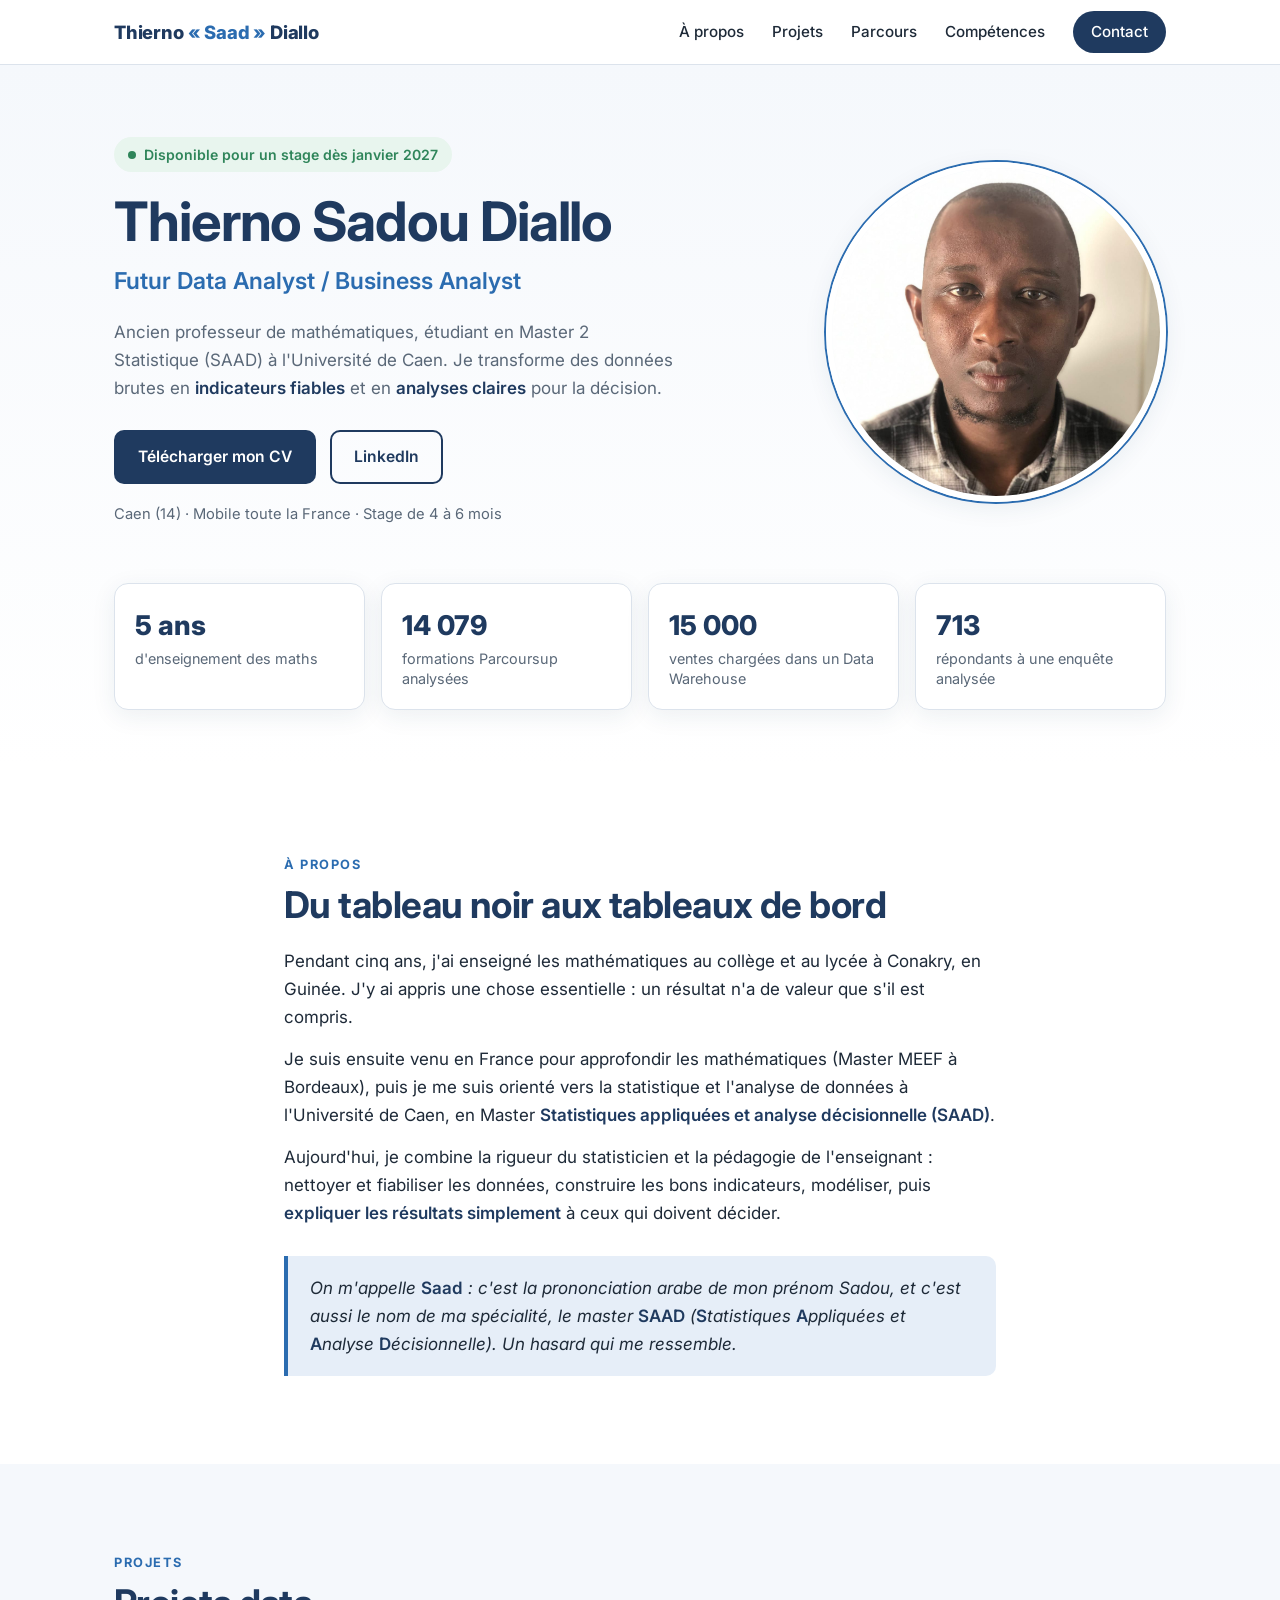
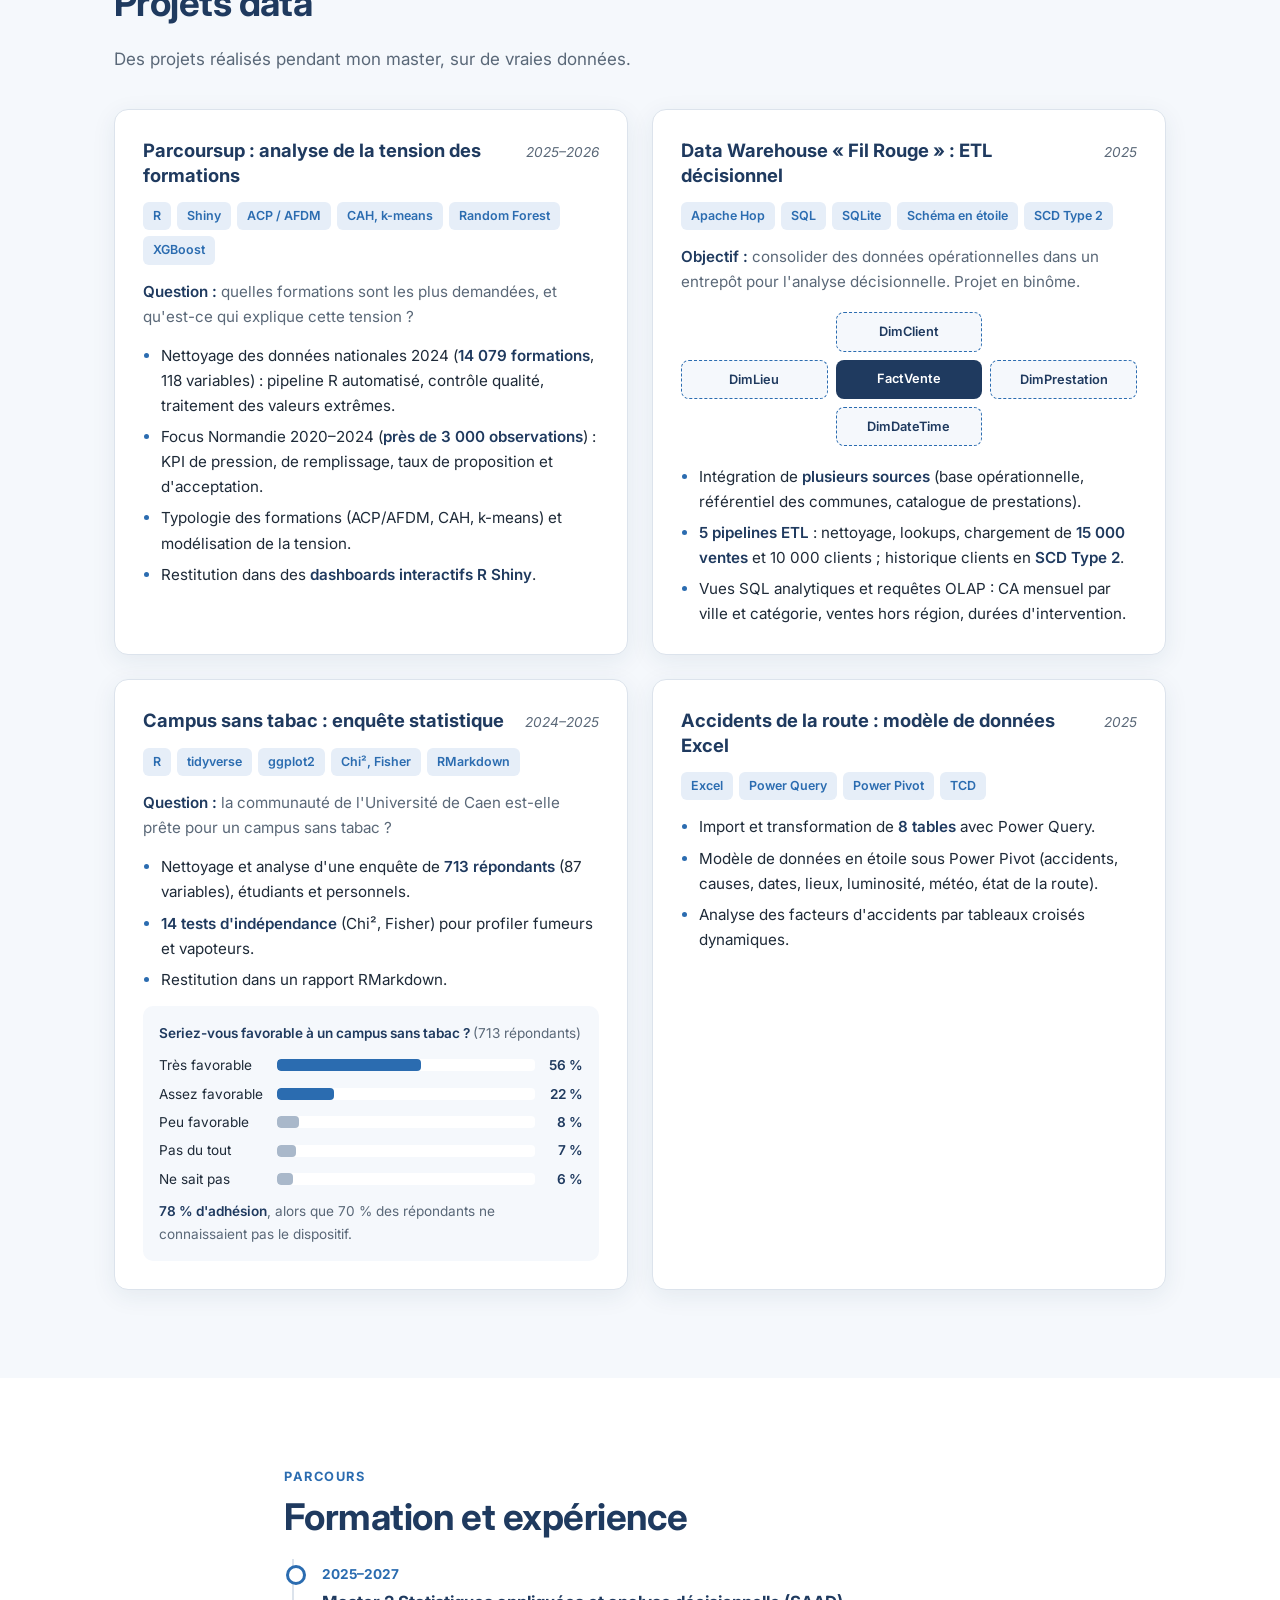
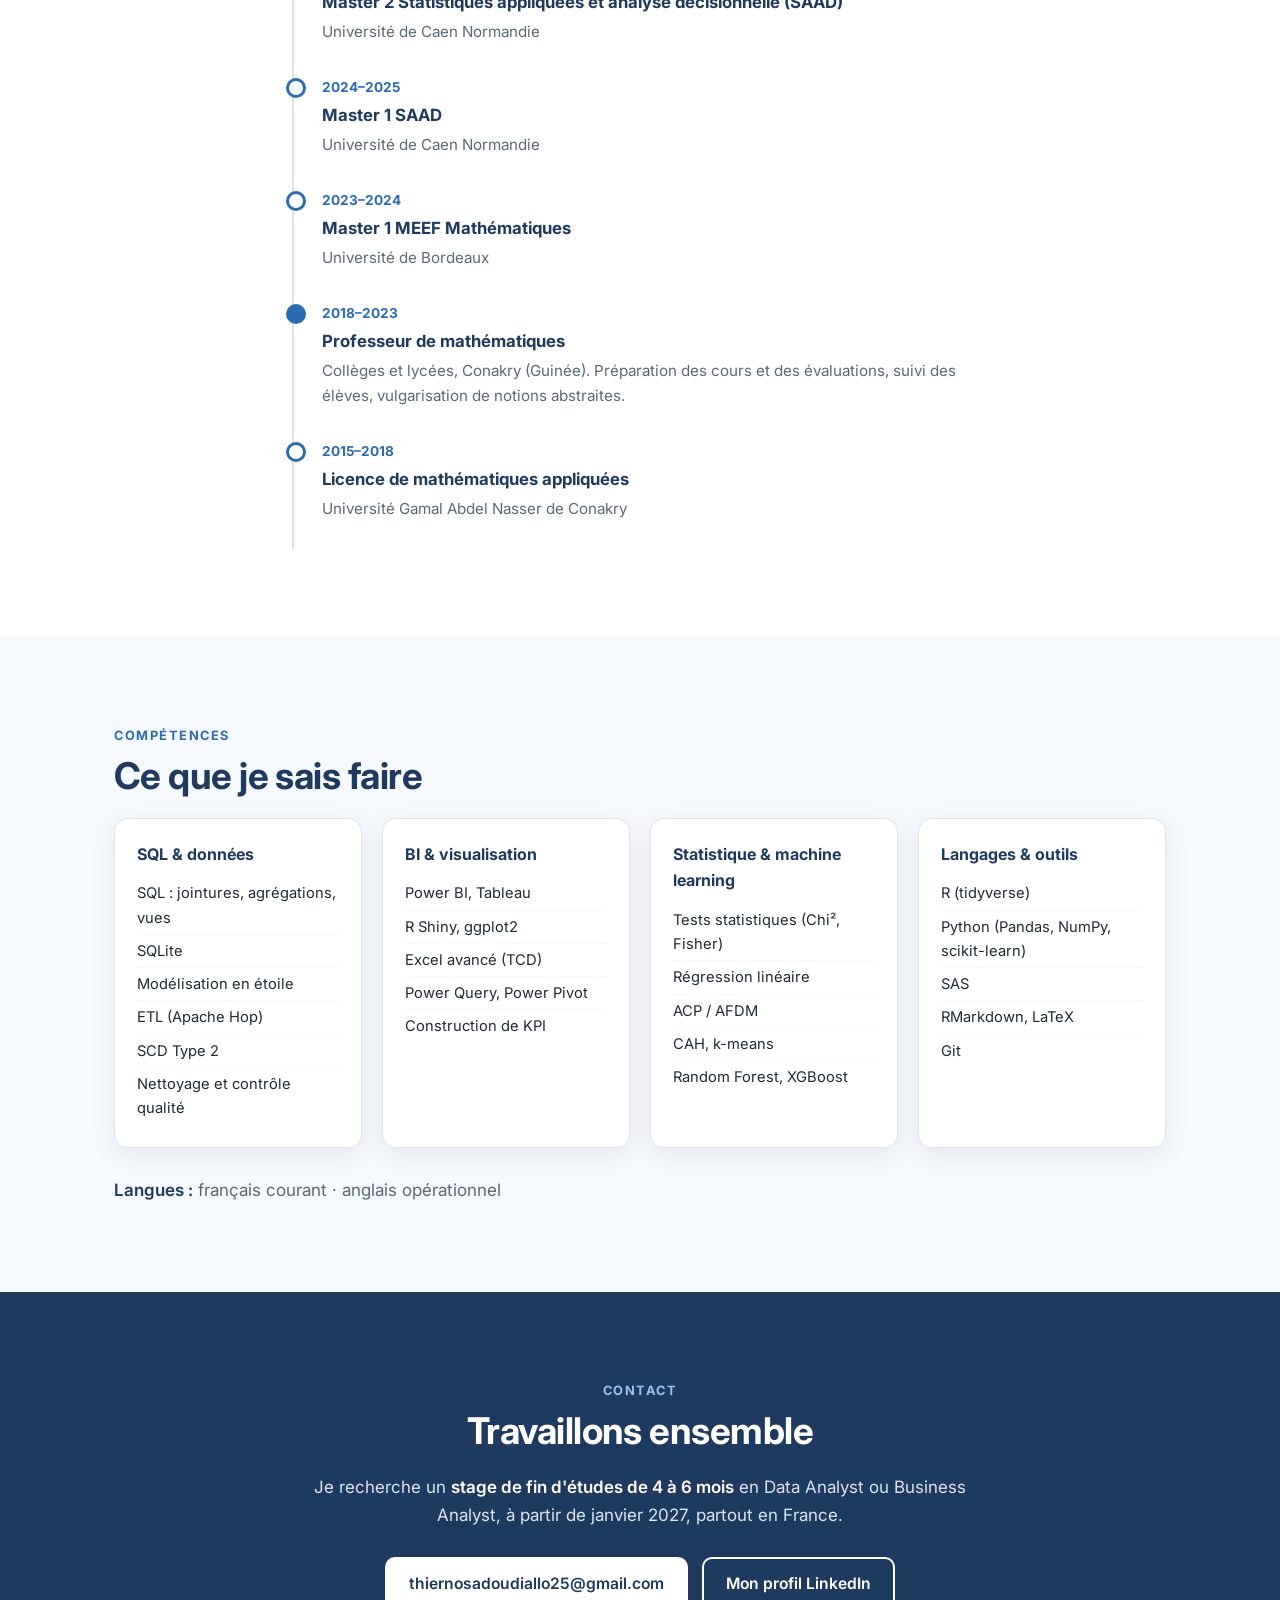
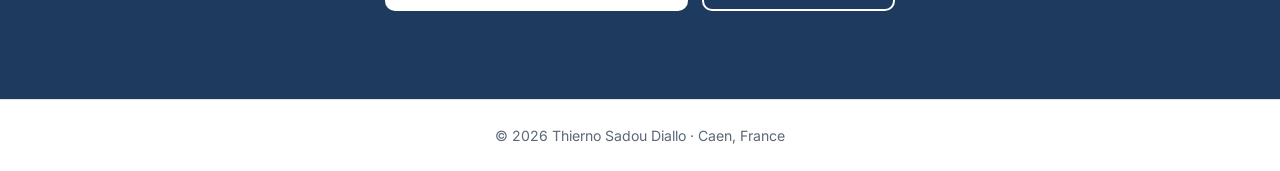
==== index.html @ 073102f7 "Version 1 du site portfolio Co-Authored-By: Claude Opus 5.5 <noreply@anthropic.com>" ====
<!doctype html>
<html lang="fr">
<head>
  <meta charset="utf-8">
  <meta name="viewport" content="width=device-width, initial-scale=1">
  <title>Thierno Sadou Diallo | Data Analyst</title>
  <meta name="description" content="Portfolio de Thierno Sadou Diallo, étudiant en Master 2 Statistique (SAAD) à l'Université de Caen. Recherche un stage de fin d'études Data Analyst / Business Analyst dès janvier 2027.">
  <meta property="og:title" content="Thierno Sadou Diallo | Data Analyst">
  <meta property="og:description" content="Ancien professeur de mathématiques, étudiant en Master 2 Statistique. Projets data : SQL, R, ETL, modélisation, dashboards.">
  <meta property="og:image" content="assets/photo.jpg">
  <meta property="og:type" content="website">
  <link rel="preconnect" href="https://fonts.googleapis.com">
  <link rel="preconnect" href="https://fonts.gstatic.com" crossorigin>
  <link href="https://fonts.googleapis.com/css2?family=Inter:wght@400;500;600;700;800&display=swap" rel="stylesheet">
  <link rel="stylesheet" href="styles.css">
</head>
<body>

  <!-- ============ EN-TÊTE ============ -->
  <header class="site-header">
    <div class="container header-inner">
      <a href="#accueil" class="logo">Thierno <span>« Saad »</span> Diallo</a>
      <button class="nav-toggle" aria-label="Ouvrir le menu" aria-expanded="false">
        <span></span><span></span><span></span>
      </button>
      <nav class="nav" aria-label="Navigation principale">
        <a href="#apropos">À propos</a>
        <a href="#projets">Projets</a>
        <a href="#parcours">Parcours</a>
        <a href="#competences">Compétences</a>
        <a href="#contact" class="nav-cta">Contact</a>
      </nav>
    </div>
  </header>

  <main>

    <!-- ============ ACCUEIL ============ -->
    <section id="accueil" class="hero">
      <div class="container hero-inner">
        <div class="hero-text">
          <p class="badge"><span class="dot"></span> Disponible pour un stage dès janvier 2027</p>
          <h1>Thierno Sadou Diallo</h1>
          <p class="hero-role">Futur Data Analyst / Business Analyst</p>
          <p class="hero-pitch">
            Ancien professeur de mathématiques, étudiant en Master 2 Statistique (SAAD)
            à l'Université de Caen. Je transforme des données brutes en
            <strong>indicateurs fiables</strong> et en <strong>analyses claires</strong> pour la décision.
          </p>
          <div class="hero-actions">
            <a href="assets/CV_Thierno_Diallo_Data_Analyst.pdf" class="btn btn-primary" download>Télécharger mon CV</a>
            <a href="https://www.linkedin.com/in/thierno-sadou-diallo-a30179208" class="btn btn-ghost" target="_blank" rel="noopener">LinkedIn</a>
          </div>
          <p class="hero-meta">Caen (14) · Mobile toute la France · Stage de 4 à 6 mois</p>
        </div>
        <div class="hero-photo">
          <img src="assets/photo.jpg" alt="Photo de Thierno Sadou Diallo" width="1200" height="1600">
        </div>
      </div>

      <div class="container">
        <ul class="stats">
          <li><strong>5 ans</strong><span>d'enseignement des maths</span></li>
          <li><strong>14 079</strong><span>formations Parcoursup analysées</span></li>
          <li><strong>15 000</strong><span>ventes chargées dans un Data Warehouse</span></li>
          <li><strong>713</strong><span>répondants à une enquête analysée</span></li>
        </ul>
      </div>
    </section>

    <!-- ============ À PROPOS ============ -->
    <section id="apropos" class="section">
      <div class="container narrow">
        <p class="eyebrow">À propos</p>
        <h2>Du tableau noir aux tableaux de bord</h2>
        <p>
          Pendant cinq ans, j'ai enseigné les mathématiques au collège et au lycée à Conakry, en Guinée.
          J'y ai appris une chose essentielle : un résultat n'a de valeur que s'il est compris.
        </p>
        <p>
          Je suis ensuite venu en France pour approfondir les mathématiques (Master MEEF à Bordeaux),
          puis je me suis orienté vers la statistique et l'analyse de données à l'Université de Caen,
          en Master <strong>Statistiques appliquées et analyse décisionnelle (SAAD)</strong>.
        </p>
        <p>
          Aujourd'hui, je combine la rigueur du statisticien et la pédagogie de l'enseignant :
          nettoyer et fiabiliser les données, construire les bons indicateurs, modéliser, puis
          <strong>expliquer les résultats simplement</strong> à ceux qui doivent décider.
        </p>
        <blockquote class="saad">
          On m'appelle <strong>Saad</strong> : c'est la prononciation arabe de mon prénom Sadou,
          et c'est aussi le nom de ma spécialité, le master <strong>SAAD</strong>
          (<strong>S</strong>tatistiques <strong>A</strong>ppliquées et <strong>A</strong>nalyse
          <strong>D</strong>écisionnelle). Un hasard qui me ressemble.
        </blockquote>
      </div>
    </section>

    <!-- ============ PROJETS ============ -->
    <section id="projets" class="section section-alt">
      <div class="container">
        <p class="eyebrow">Projets</p>
        <h2>Projets data</h2>
        <p class="section-intro">Des projets réalisés pendant mon master, sur de vraies données.</p>

        <div class="projects">

          <!-- Parcoursup -->
          <article class="project">
            <div class="project-head">
              <h3>Parcoursup : analyse de la tension des formations</h3>
              <span class="project-date">2025–2026</span>
            </div>
            <ul class="tags"><li>R</li><li>Shiny</li><li>ACP / AFDM</li><li>CAH, k-means</li><li>Random Forest</li><li>XGBoost</li></ul>
            <p class="project-context">
              <strong>Question :</strong> quelles formations sont les plus demandées, et qu'est-ce qui explique cette tension ?
            </p>
            <ul class="project-list">
              <li>Nettoyage des données nationales 2024 (<strong>14 079 formations</strong>, 118 variables) : pipeline R automatisé, contrôle qualité, traitement des valeurs extrêmes.</li>
              <li>Focus Normandie 2020–2024 (<strong>près de 3 000 observations</strong>) : KPI de pression, de remplissage, taux de proposition et d'acceptation.</li>
              <li>Typologie des formations (ACP/AFDM, CAH, k-means) et modélisation de la tension.</li>
              <li>Restitution dans des <strong>dashboards interactifs R Shiny</strong>.</li>
            </ul>
          </article>

          <!-- Data Warehouse -->
          <article class="project">
            <div class="project-head">
              <h3>Data Warehouse « Fil Rouge » : ETL décisionnel</h3>
              <span class="project-date">2025</span>
            </div>
            <ul class="tags"><li>Apache Hop</li><li>SQL</li><li>SQLite</li><li>Schéma en étoile</li><li>SCD Type 2</li></ul>
            <p class="project-context">
              <strong>Objectif :</strong> consolider des données opérationnelles dans un entrepôt pour l'analyse décisionnelle. Projet en binôme.
            </p>
            <div class="star" aria-label="Schéma en étoile : une table de faits FactVente reliée à quatre dimensions">
              <span class="star-dim">DimClient</span>
              <span class="star-dim">DimLieu</span>
              <span class="star-fact">FactVente</span>
              <span class="star-dim">DimPrestation</span>
              <span class="star-dim">DimDateTime</span>
            </div>
            <ul class="project-list">
              <li>Intégration de <strong>plusieurs sources</strong> (base opérationnelle, référentiel des communes, catalogue de prestations).</li>
              <li><strong>5 pipelines ETL</strong> : nettoyage, lookups, chargement de <strong>15 000 ventes</strong> et 10 000 clients ; historique clients en <strong>SCD Type 2</strong>.</li>
              <li>Vues SQL analytiques et requêtes OLAP : CA mensuel par ville et catégorie, ventes hors région, durées d'intervention.</li>
            </ul>
          </article>

          <!-- Campus sans tabac -->
          <article class="project">
            <div class="project-head">
              <h3>Campus sans tabac : enquête statistique</h3>
              <span class="project-date">2024–2025</span>
            </div>
            <ul class="tags"><li>R</li><li>tidyverse</li><li>ggplot2</li><li>Chi², Fisher</li><li>RMarkdown</li></ul>
            <p class="project-context">
              <strong>Question :</strong> la communauté de l'Université de Caen est-elle prête pour un campus sans tabac ?
            </p>
            <ul class="project-list">
              <li>Nettoyage et analyse d'une enquête de <strong>713 répondants</strong> (87 variables), étudiants et personnels.</li>
              <li><strong>14 tests d'indépendance</strong> (Chi², Fisher) pour profiler fumeurs et vapoteurs.</li>
              <li>Restitution dans un rapport RMarkdown.</li>
            </ul>
            <figure class="chart">
              <figcaption>Seriez-vous favorable à un campus sans tabac ? <span>(713 répondants)</span></figcaption>
              <div class="bar"><span class="bar-label">Très favorable</span><span class="bar-track"><span class="bar-fill" style="--v:56%"></span></span><span class="bar-value">56 %</span></div>
              <div class="bar"><span class="bar-label">Assez favorable</span><span class="bar-track"><span class="bar-fill" style="--v:22%"></span></span><span class="bar-value">22 %</span></div>
              <div class="bar"><span class="bar-label">Peu favorable</span><span class="bar-track"><span class="bar-fill muted" style="--v:8.4%"></span></span><span class="bar-value">8 %</span></div>
              <div class="bar"><span class="bar-label">Pas du tout</span><span class="bar-track"><span class="bar-fill muted" style="--v:7.3%"></span></span><span class="bar-value">7 %</span></div>
              <div class="bar"><span class="bar-label">Ne sait pas</span><span class="bar-track"><span class="bar-fill muted" style="--v:6.3%"></span></span><span class="bar-value">6 %</span></div>
              <p class="chart-note"><strong>78 % d'adhésion</strong>, alors que 70 % des répondants ne connaissaient pas le dispositif.</p>
            </figure>
          </article>

          <!-- Excel -->
          <article class="project">
            <div class="project-head">
              <h3>Accidents de la route : modèle de données Excel</h3>
              <span class="project-date">2025</span>
            </div>
            <ul class="tags"><li>Excel</li><li>Power Query</li><li>Power Pivot</li><li>TCD</li></ul>
            <ul class="project-list">
              <li>Import et transformation de <strong>8 tables</strong> avec Power Query.</li>
              <li>Modèle de données en étoile sous Power Pivot (accidents, causes, dates, lieux, luminosité, météo, état de la route).</li>
              <li>Analyse des facteurs d'accidents par tableaux croisés dynamiques.</li>
            </ul>
          </article>

        </div>
      </div>
    </section>

    <!-- ============ PARCOURS ============ -->
    <section id="parcours" class="section">
      <div class="container narrow">
        <p class="eyebrow">Parcours</p>
        <h2>Formation et expérience</h2>
        <ol class="timeline">
          <li>
            <span class="tl-date">2025–2027</span>
            <h3>Master 2 Statistiques appliquées et analyse décisionnelle (SAAD)</h3>
            <p>Université de Caen Normandie</p>
          </li>
          <li>
            <span class="tl-date">2024–2025</span>
            <h3>Master 1 SAAD</h3>
            <p>Université de Caen Normandie</p>
          </li>
          <li>
            <span class="tl-date">2023–2024</span>
            <h3>Master 1 MEEF Mathématiques</h3>
            <p>Université de Bordeaux</p>
          </li>
          <li class="tl-work">
            <span class="tl-date">2018–2023</span>
            <h3>Professeur de mathématiques</h3>
            <p>Collèges et lycées, Conakry (Guinée). Préparation des cours et des évaluations, suivi des élèves, vulgarisation de notions abstraites.</p>
          </li>
          <li>
            <span class="tl-date">2015–2018</span>
            <h3>Licence de mathématiques appliquées</h3>
            <p>Université Gamal Abdel Nasser de Conakry</p>
          </li>
        </ol>
      </div>
    </section>

    <!-- ============ COMPÉTENCES ============ -->
    <section id="competences" class="section section-alt">
      <div class="container">
        <p class="eyebrow">Compétences</p>
        <h2>Ce que je sais faire</h2>
        <div class="skills">
          <div class="skill-card">
            <h3>SQL & données</h3>
            <ul><li>SQL : jointures, agrégations, vues</li><li>SQLite</li><li>Modélisation en étoile</li><li>ETL (Apache Hop)</li><li>SCD Type 2</li><li>Nettoyage et contrôle qualité</li></ul>
          </div>
          <div class="skill-card">
            <h3>BI & visualisation</h3>
            <ul><li>Power BI, Tableau</li><li>R Shiny, ggplot2</li><li>Excel avancé (TCD)</li><li>Power Query, Power Pivot</li><li>Construction de KPI</li></ul>
          </div>
          <div class="skill-card">
            <h3>Statistique & machine learning</h3>
            <ul><li>Tests statistiques (Chi², Fisher)</li><li>Régression linéaire</li><li>ACP / AFDM</li><li>CAH, k-means</li><li>Random Forest, XGBoost</li></ul>
          </div>
          <div class="skill-card">
            <h3>Langages & outils</h3>
            <ul><li>R (tidyverse)</li><li>Python (Pandas, NumPy, scikit-learn)</li><li>SAS</li><li>RMarkdown, LaTeX</li><li>Git</li></ul>
          </div>
        </div>
        <p class="languages"><strong>Langues :</strong> français courant · anglais opérationnel</p>
      </div>
    </section>

    <!-- ============ CONTACT ============ -->
    <section id="contact" class="section contact">
      <div class="container narrow center">
        <p class="eyebrow">Contact</p>
        <h2>Travaillons ensemble</h2>
        <p>
          Je recherche un <strong>stage de fin d'études de 4 à 6 mois</strong> en Data Analyst ou Business Analyst,
          à partir de janvier 2027, partout en France.
        </p>
        <div class="contact-actions">
          <a href="mailto:thiernosadoudiallo25@gmail.com" class="btn btn-primary">thiernosadoudiallo25@gmail.com</a>
          <a href="https://www.linkedin.com/in/thierno-sadou-diallo-a30179208" class="btn btn-ghost" target="_blank" rel="noopener">Mon profil LinkedIn</a>
        </div>
      </div>
    </section>

  </main>

  <footer class="site-footer">
    <div class="container">
      <p>© <span id="year">2026</span> Thierno Sadou Diallo · Caen, France</p>
    </div>
  </footer>

  <script src="script.js"></script>
</body>
</html>
---- styles.css ----
/* =====================================================
   Portfolio Thierno Sadou Diallo
   Couleurs reprises du CV (bleu marine + bleu accent)
   ===================================================== */

:root {
  --navy: #1F3A5F;
  --accent: #2B6CB0;
  --accent-soft: #E6EEF8;
  --bg: #FFFFFF;
  --bg-alt: #F5F8FC;
  --text: #1E2A38;
  --muted: #5A6878;
  --border: #DCE3EC;
  --green: #2F855A;
  --radius: 14px;
  --shadow: 0 6px 24px rgba(31, 58, 95, 0.08);
  --max: 1100px;
}

* { box-sizing: border-box; margin: 0; padding: 0; }

html { scroll-behavior: smooth; scroll-padding-top: 72px; }

body {
  font-family: "Inter", system-ui, -apple-system, "Segoe UI", Roboto, sans-serif;
  color: var(--text);
  background: var(--bg);
  line-height: 1.65;
  font-size: 17px;
  -webkit-font-smoothing: antialiased;
}

img { max-width: 100%; display: block; }
a { color: var(--accent); text-decoration: none; }
strong { color: var(--navy); font-weight: 600; }

.container { width: 100%; max-width: var(--max); margin: 0 auto; padding: 0 24px; }
.narrow { max-width: 760px; }
.center { text-align: center; }

/* ---------- En-tête ---------- */
.site-header {
  position: sticky; top: 0; z-index: 50;
  background: rgba(255, 255, 255, 0.92);
  backdrop-filter: blur(8px);
  border-bottom: 1px solid var(--border);
}
.header-inner { display: flex; align-items: center; justify-content: space-between; height: 64px; }
.logo { font-weight: 800; font-size: 1.15rem; color: var(--navy); letter-spacing: -0.01em; }
.logo span { color: var(--accent); }
.nav { display: flex; gap: 28px; align-items: center; }
.nav a { color: var(--text); font-weight: 500; font-size: 0.95rem; }
.nav a:hover { color: var(--accent); }
.nav .nav-cta {
  background: var(--navy); color: #fff; padding: 8px 18px; border-radius: 999px;
}
.nav .nav-cta:hover { background: var(--accent); color: #fff; }

.nav-toggle { display: none; background: none; border: 0; cursor: pointer; padding: 8px; }
.nav-toggle span { display: block; width: 24px; height: 2px; background: var(--navy); margin: 5px 0; transition: 0.2s; }

/* ---------- Boutons ---------- */
.btn {
  display: inline-block; padding: 12px 22px; border-radius: 10px;
  font-weight: 600; font-size: 0.98rem; transition: 0.2s; border: 2px solid transparent;
}
.btn-primary { background: var(--navy); color: #fff; }
.btn-primary:hover { background: var(--accent); }
.btn-ghost { border-color: var(--navy); color: var(--navy); }
.btn-ghost:hover { background: var(--navy); color: #fff; }

/* ---------- Accueil ---------- */
.hero { padding: 72px 0 56px; background: linear-gradient(180deg, var(--bg-alt) 0%, var(--bg) 100%); }
.hero-inner { display: grid; grid-template-columns: 1.4fr 1fr; gap: 48px; align-items: center; }
.badge {
  display: inline-flex; align-items: center; gap: 8px;
  background: #E8F5EE; color: var(--green); font-weight: 600; font-size: 0.88rem;
  padding: 6px 14px; border-radius: 999px; margin-bottom: 20px;
}
.dot { width: 8px; height: 8px; border-radius: 50%; background: var(--green); }
.hero h1 { font-size: clamp(2.2rem, 5vw, 3.4rem); line-height: 1.1; color: var(--navy); letter-spacing: -0.02em; }
.hero-role { font-size: clamp(1.15rem, 2.4vw, 1.45rem); color: var(--accent); font-weight: 600; margin: 10px 0 18px; }
.hero-pitch { color: var(--muted); max-width: 560px; }
.hero-actions { display: flex; gap: 14px; flex-wrap: wrap; margin: 28px 0 18px; }
.hero-meta { color: var(--muted); font-size: 0.92rem; }

.hero-photo img {
  width: 100%; height: auto; max-width: 340px; aspect-ratio: 1 / 1; object-fit: cover; object-position: 50% 30%;
  border-radius: 50%; margin-left: auto;
  border: 6px solid #fff; box-shadow: 0 0 0 2px var(--accent), var(--shadow);
}

.stats {
  list-style: none; display: grid; grid-template-columns: repeat(4, 1fr); gap: 16px; margin-top: 56px;
}
.stats li {
  background: #fff; border: 1px solid var(--border); border-radius: var(--radius);
  padding: 20px; box-shadow: var(--shadow);
}
.stats strong { display: block; font-size: 1.7rem; color: var(--navy); font-weight: 800; }
.stats span { color: var(--muted); font-size: 0.9rem; line-height: 1.4; display: block; }

/* ---------- Sections ---------- */
.section { padding: 88px 0; }
.section-alt { background: var(--bg-alt); }
.eyebrow { text-transform: uppercase; letter-spacing: 0.12em; font-size: 0.8rem; font-weight: 700; color: var(--accent); margin-bottom: 8px; }
h2 { font-size: clamp(1.7rem, 3.4vw, 2.3rem); color: var(--navy); line-height: 1.2; margin-bottom: 20px; letter-spacing: -0.015em; }
.section p + p { margin-top: 14px; }
.section-intro { color: var(--muted); margin-bottom: 36px; }

.saad {
  margin-top: 28px; padding: 18px 22px;
  background: var(--accent-soft); border-left: 4px solid var(--accent); border-radius: 0 10px 10px 0;
  color: var(--text); font-style: italic;
}
.saad strong { font-style: normal; }

/* ---------- Projets ---------- */
.projects { display: grid; grid-template-columns: repeat(2, 1fr); gap: 24px; }
.project {
  background: #fff; border: 1px solid var(--border); border-radius: var(--radius);
  padding: 28px; box-shadow: var(--shadow); display: flex; flex-direction: column; gap: 14px;
}
.project-head { display: flex; justify-content: space-between; gap: 12px; align-items: baseline; }
.project h3 { font-size: 1.15rem; color: var(--navy); line-height: 1.35; }
.project-date { color: var(--muted); font-size: 0.85rem; white-space: nowrap; font-style: italic; }
.tags { list-style: none; display: flex; flex-wrap: wrap; gap: 6px; }
.tags li { background: var(--accent-soft); color: var(--accent); font-size: 0.78rem; font-weight: 600; padding: 4px 10px; border-radius: 6px; }
.project-context { font-size: 0.95rem; color: var(--muted); }
.project-list { padding-left: 18px; font-size: 0.95rem; }
.project-list li + li { margin-top: 6px; }
.project-list li::marker { color: var(--accent); }

/* Schéma en étoile */
.star {
  display: grid; grid-template-columns: 1fr 1fr 1fr; grid-template-rows: auto auto auto;
  gap: 8px; text-align: center; font-size: 0.8rem; font-weight: 600; margin: 4px 0;
}
.star span { padding: 8px 6px; border-radius: 8px; }
.star-dim { background: var(--bg-alt); border: 1px dashed var(--accent); color: var(--navy); }
.star-fact { background: var(--navy); color: #fff; grid-column: 2; grid-row: 2; }
.star-dim:nth-child(1) { grid-column: 2; grid-row: 1; }
.star-dim:nth-child(2) { grid-column: 1; grid-row: 2; }
.star-dim:nth-child(4) { grid-column: 3; grid-row: 2; }
.star-dim:nth-child(5) { grid-column: 2; grid-row: 3; }

/* Graphique en barres */
.chart { background: var(--bg-alt); border-radius: 10px; padding: 16px; font-size: 0.85rem; }
.chart figcaption { font-weight: 600; color: var(--navy); margin-bottom: 10px; }
.chart figcaption span { font-weight: 400; color: var(--muted); }
.bar { display: grid; grid-template-columns: 110px 1fr 40px; align-items: center; gap: 8px; margin: 6px 0; }
.bar-label { color: var(--text); }
.bar-track { background: #fff; border-radius: 4px; height: 12px; overflow: hidden; }
.bar-fill { display: block; height: 100%; width: var(--v); background: var(--accent); border-radius: 4px; }
.bar-fill.muted { background: #A9B8CA; }
.bar-value { text-align: right; font-weight: 600; color: var(--navy); }
.chart-note { margin-top: 10px; color: var(--muted); }

/* ---------- Parcours ---------- */
.timeline { list-style: none; border-left: 2px solid var(--border); margin-left: 8px; }
.timeline li { position: relative; padding: 0 0 28px 28px; }
.timeline li::before {
  content: ""; position: absolute; left: -8px; top: 6px; width: 14px; height: 14px;
  border-radius: 50%; background: #fff; border: 3px solid var(--accent);
}
.timeline li.tl-work::before { background: var(--accent); }
.tl-date { font-size: 0.85rem; font-weight: 700; color: var(--accent); }
.timeline h3 { font-size: 1.05rem; color: var(--navy); margin: 2px 0; }
.timeline p { color: var(--muted); font-size: 0.95rem; }

/* ---------- Compétences ---------- */
.skills { display: grid; grid-template-columns: repeat(4, 1fr); gap: 20px; }
.skill-card { background: #fff; border: 1px solid var(--border); border-radius: var(--radius); padding: 22px; box-shadow: var(--shadow); }
.skill-card h3 { font-size: 1rem; color: var(--navy); margin-bottom: 10px; }
.skill-card ul { list-style: none; font-size: 0.92rem; color: var(--text); }
.skill-card li { padding: 4px 0; border-bottom: 1px solid var(--bg-alt); }
.skill-card li:last-child { border-bottom: 0; }
.languages { margin-top: 28px; color: var(--muted); }

/* ---------- Contact ---------- */
.contact { background: var(--navy); color: #DCE6F2; }
.contact h2, .contact strong { color: #fff; }
.contact .eyebrow { color: #9EC3EE; }
.contact-actions { display: flex; gap: 14px; justify-content: center; flex-wrap: wrap; margin-top: 28px; }
.contact .btn-primary { background: #fff; color: var(--navy); }
.contact .btn-primary:hover { background: var(--accent-soft); }
.contact .btn-ghost { border-color: #fff; color: #fff; }
.contact .btn-ghost:hover { background: #fff; color: var(--navy); }

/* ---------- Pied de page ---------- */
.site-footer { padding: 24px 0; text-align: center; color: var(--muted); font-size: 0.88rem; border-top: 1px solid var(--border); }

/* =====================================================
   Responsive
   ===================================================== */
@media (max-width: 960px) {
  .skills { grid-template-columns: repeat(2, 1fr); }
  .stats { grid-template-columns: repeat(2, 1fr); }
}

@media (max-width: 820px) {
  .projects { grid-template-columns: 1fr; }
  .hero-inner { grid-template-columns: 1fr; text-align: center; }
  .hero-photo { order: -1; }
  .hero-photo img { max-width: 200px; margin: 0 auto; }
  .hero-pitch { margin: 0 auto; }
  .hero-actions { justify-content: center; }

  .nav-toggle { display: block; }
  .nav {
    position: absolute; top: 64px; left: 0; right: 0;
    flex-direction: column; gap: 0; background: #fff;
    border-bottom: 1px solid var(--border);
    display: none;
  }
  .nav.open { display: flex; }
  .nav a { padding: 14px 24px; width: 100%; border-top: 1px solid var(--bg-alt); }
  .nav .nav-cta { border-radius: 0; }
}

@media (max-width: 520px) {
  body { font-size: 16px; }
  .logo { font-size: 1rem; }
  .container { padding: 0 16px; }
  .section { padding: 64px 0; }
  .hero { padding: 48px 0 40px; }
  .stats { grid-template-columns: 1fr 1fr; gap: 10px; }
  .stats li { padding: 14px; }
  .stats strong { font-size: 1.35rem; }
  .skills { grid-template-columns: 1fr; }
  .project { padding: 20px; }
  .project-head { flex-direction: column; gap: 2px; }
  .bar { grid-template-columns: 92px 1fr 36px; }
}
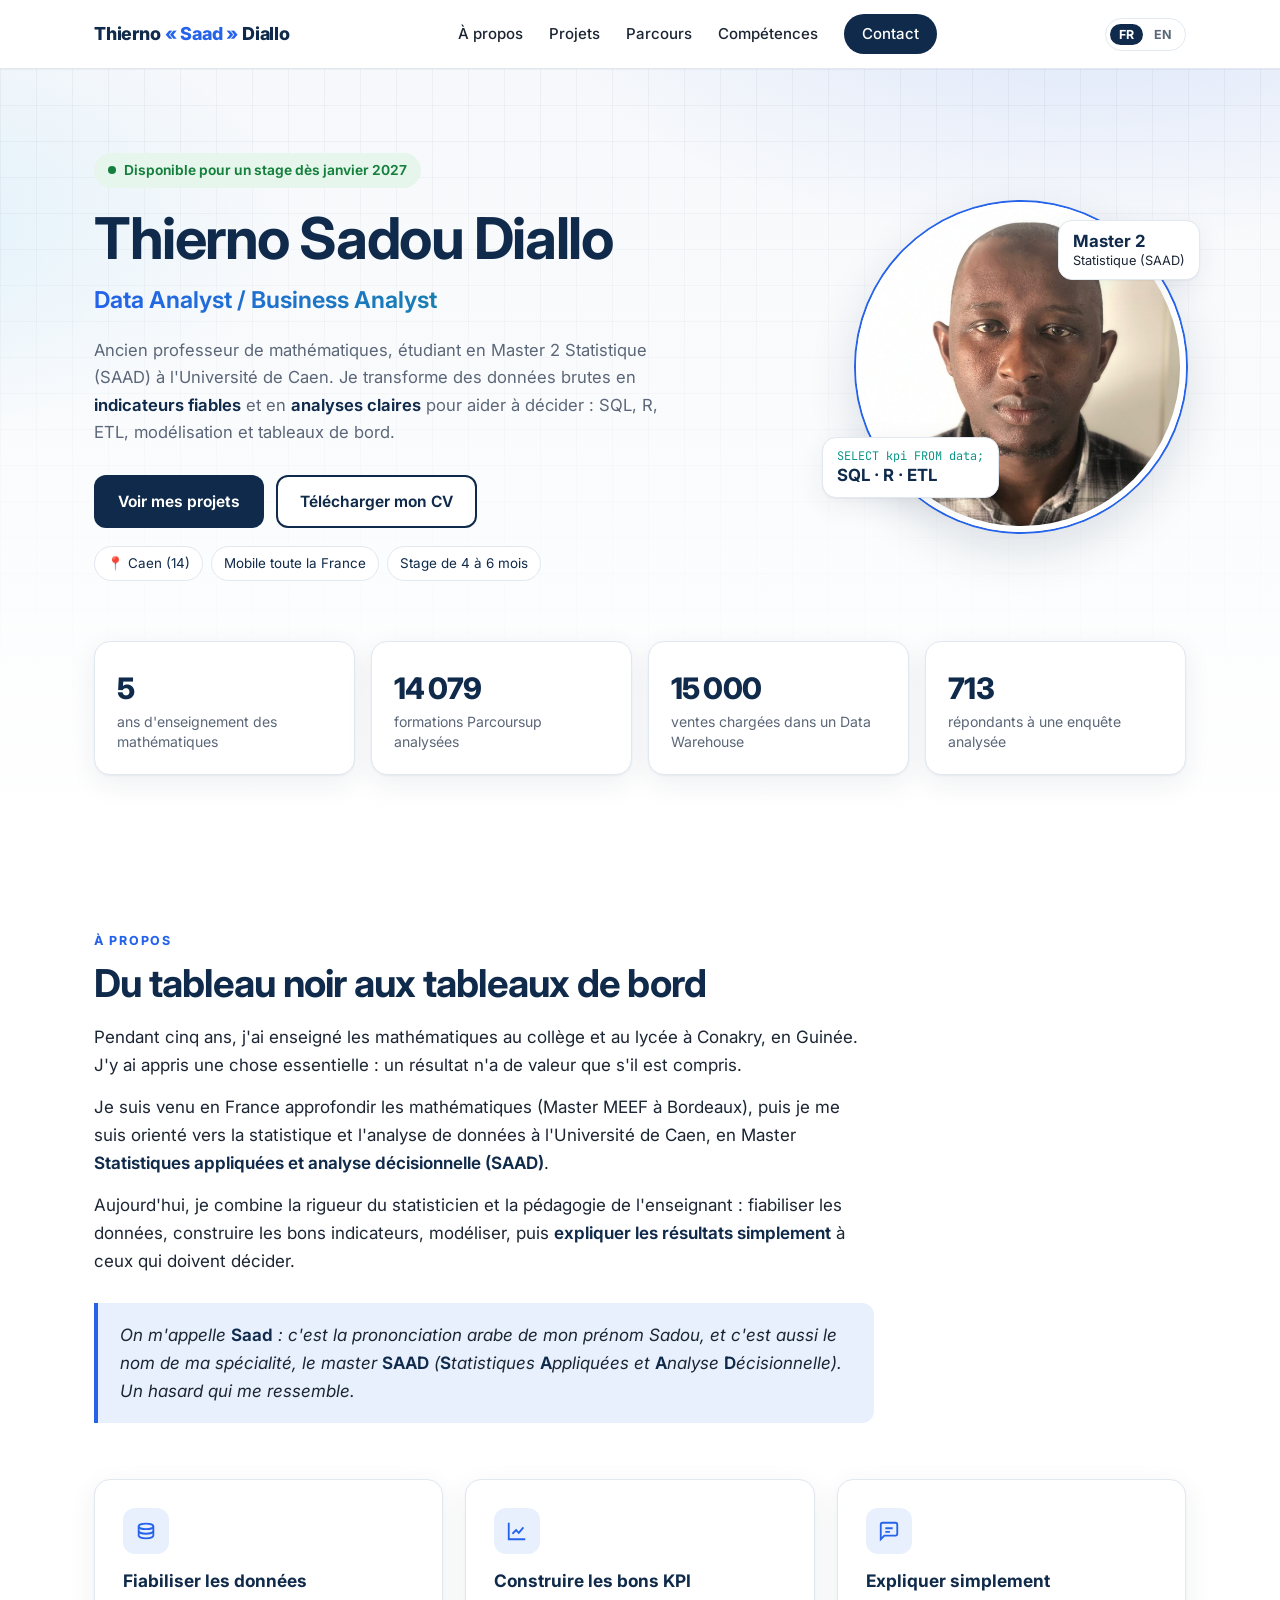
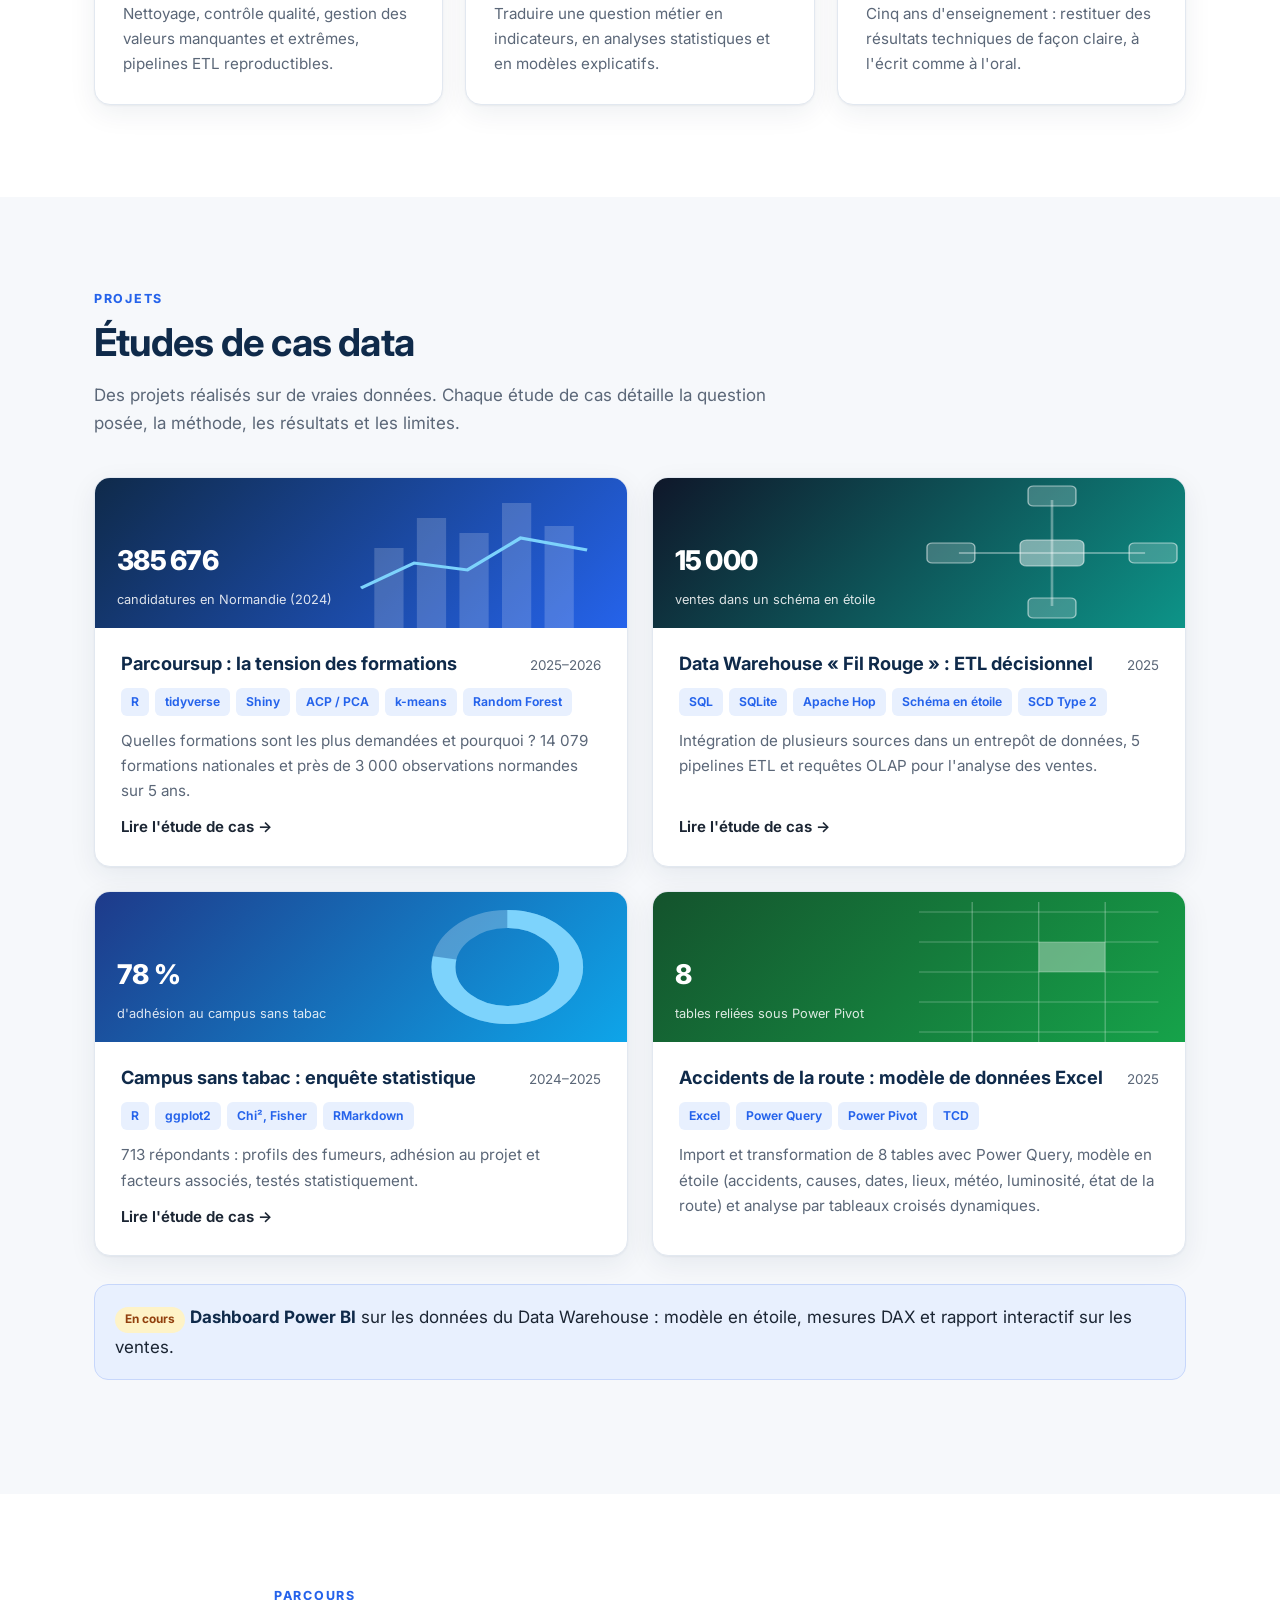
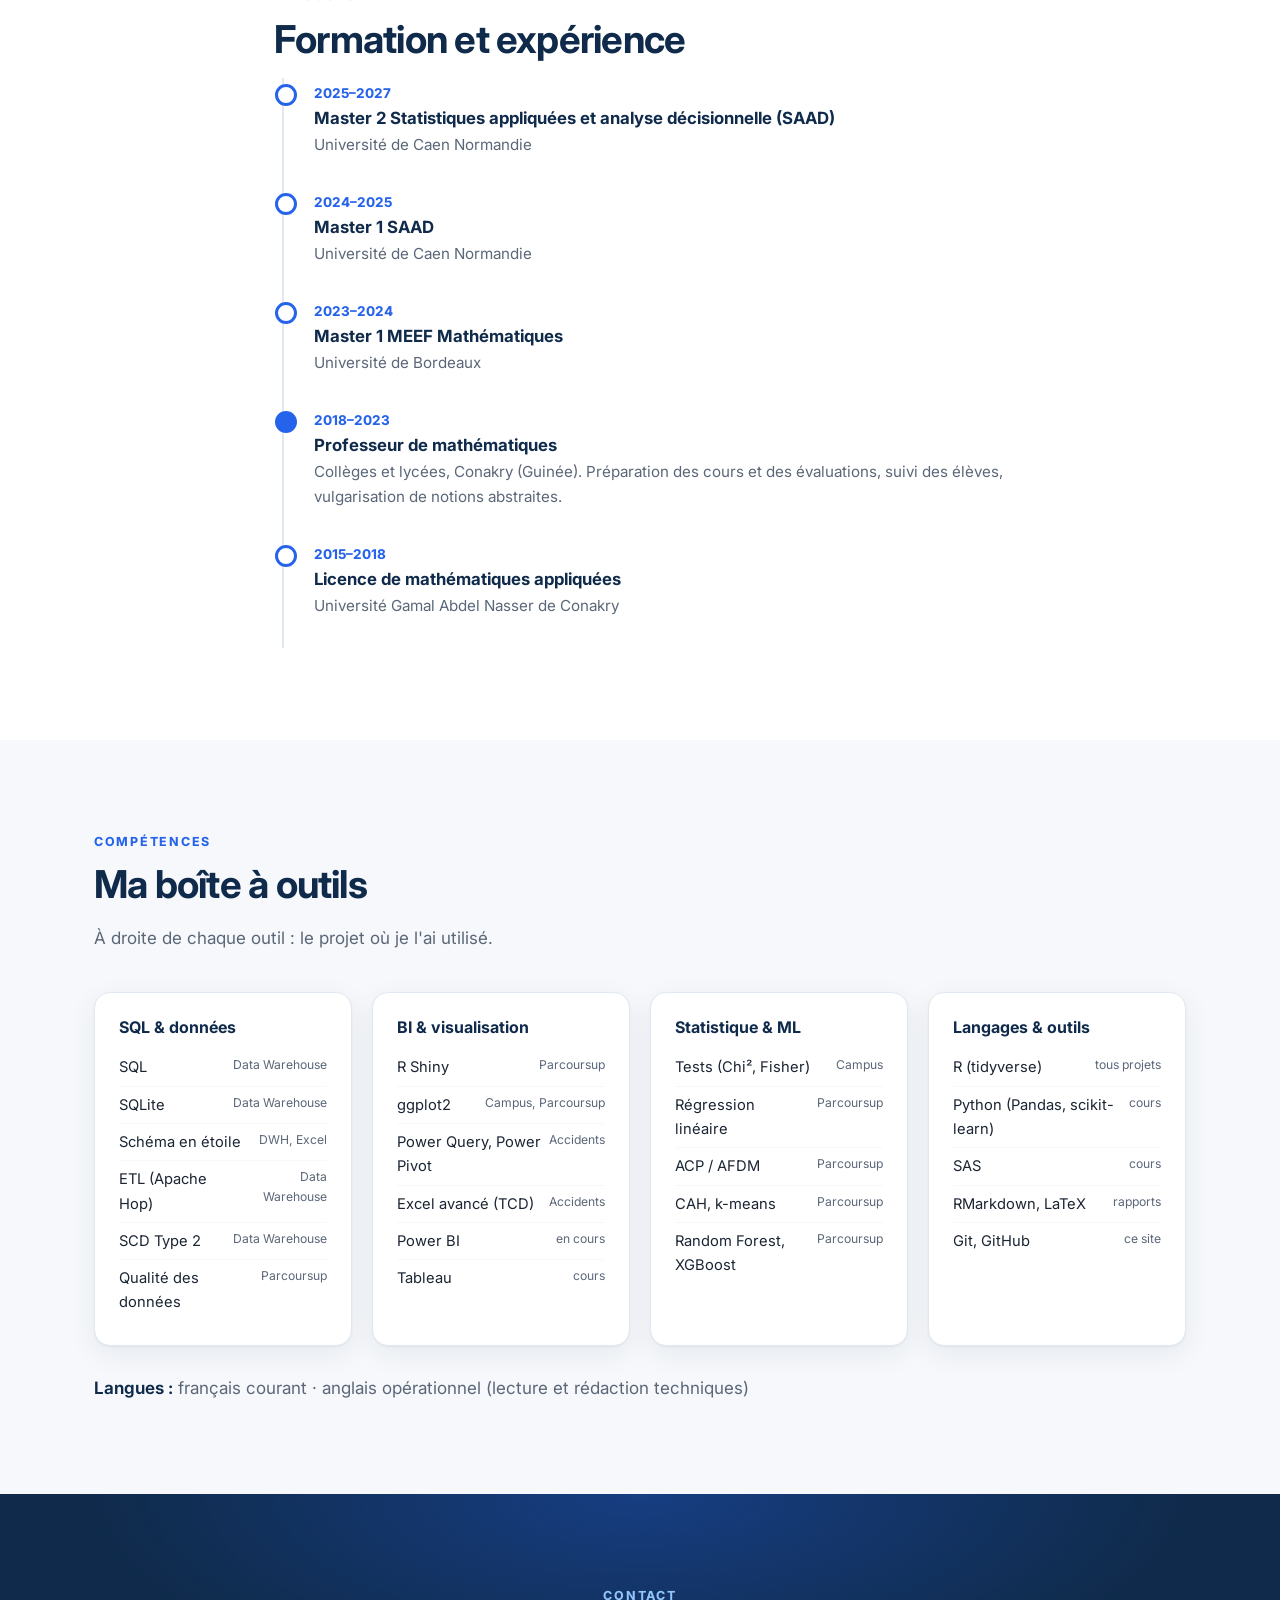
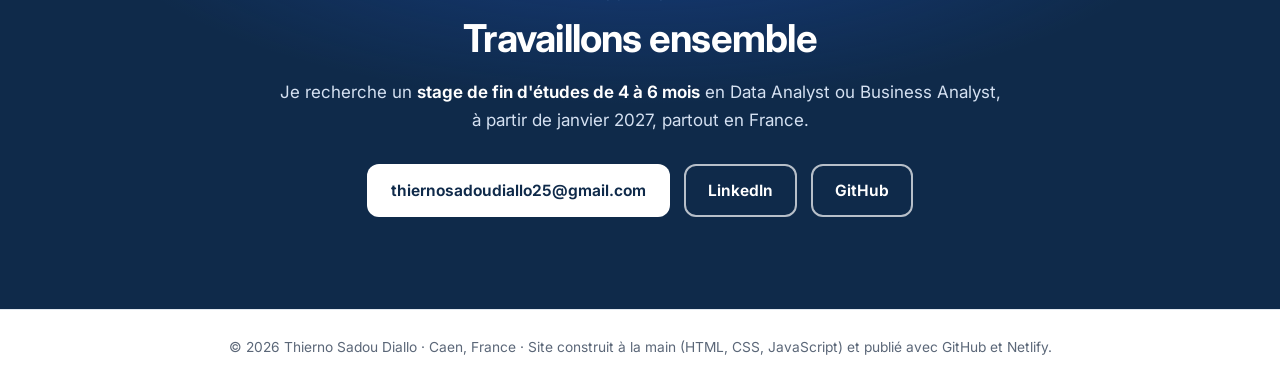
==== commit f8ab0c75: "Version 2 du site : design, études de cas, graphiques et version anglaise Co-Authored-By: Claude Opu" ====
--- a/index.html
+++ b/index.html
@@ -1,282 +1,344 @@
 <!doctype html>
-<html lang="fr">
+<html lang="fr" data-title-fr="Thierno Sadou Diallo | Data Analyst" data-title-en="Thierno Sadou Diallo | Data Analyst">
 <head>
   <meta charset="utf-8">
   <meta name="viewport" content="width=device-width, initial-scale=1">
   <title>Thierno Sadou Diallo | Data Analyst</title>
-  <meta name="description" content="Portfolio de Thierno Sadou Diallo, étudiant en Master 2 Statistique (SAAD) à l'Université de Caen. Recherche un stage de fin d'études Data Analyst / Business Analyst dès janvier 2027.">
+  <meta name="description" content="Portfolio de Thierno Sadou Diallo, Master 2 Statistique (SAAD), Université de Caen. Stage de fin d'études Data Analyst / Business Analyst dès janvier 2027. SQL, R, ETL, modélisation, dashboards.">
   <meta property="og:title" content="Thierno Sadou Diallo | Data Analyst">
-  <meta property="og:description" content="Ancien professeur de mathématiques, étudiant en Master 2 Statistique. Projets data : SQL, R, ETL, modélisation, dashboards.">
-  <meta property="og:image" content="assets/photo.jpg">
+  <meta property="og:description" content="Ancien professeur de mathématiques, étudiant en Master 2 Statistique. Études de cas data : Parcoursup, Data Warehouse, enquête statistique.">
+  <meta property="og:image" content="https://thierno-saad-diallo.fr/assets/photo.jpg">
+  <meta property="og:url" content="https://thierno-saad-diallo.fr/">
   <meta property="og:type" content="website">
+  <link rel="canonical" href="https://thierno-saad-diallo.fr/">
   <link rel="preconnect" href="https://fonts.googleapis.com">
   <link rel="preconnect" href="https://fonts.gstatic.com" crossorigin>
-  <link href="https://fonts.googleapis.com/css2?family=Inter:wght@400;500;600;700;800&display=swap" rel="stylesheet">
+  <link href="https://fonts.googleapis.com/css2?family=Inter:wght@400;500;600;700;800&family=JetBrains+Mono:wght@400;600&display=swap" rel="stylesheet">
   <link rel="stylesheet" href="styles.css">
 </head>
 <body>
 
-  <!-- ============ EN-TÊTE ============ -->
-  <header class="site-header">
-    <div class="container header-inner">
-      <a href="#accueil" class="logo">Thierno <span>« Saad »</span> Diallo</a>
-      <button class="nav-toggle" aria-label="Ouvrir le menu" aria-expanded="false">
-        <span></span><span></span><span></span>
-      </button>
-      <nav class="nav" aria-label="Navigation principale">
-        <a href="#apropos">À propos</a>
-        <a href="#projets">Projets</a>
-        <a href="#parcours">Parcours</a>
-        <a href="#competences">Compétences</a>
-        <a href="#contact" class="nav-cta">Contact</a>
-      </nav>
-    </div>
-  </header>
-
-  <main>
-
-    <!-- ============ ACCUEIL ============ -->
-    <section id="accueil" class="hero">
-      <div class="container hero-inner">
-        <div class="hero-text">
-          <p class="badge"><span class="dot"></span> Disponible pour un stage dès janvier 2027</p>
-          <h1>Thierno Sadou Diallo</h1>
-          <p class="hero-role">Futur Data Analyst / Business Analyst</p>
-          <p class="hero-pitch">
-            Ancien professeur de mathématiques, étudiant en Master 2 Statistique (SAAD)
-            à l'Université de Caen. Je transforme des données brutes en
-            <strong>indicateurs fiables</strong> et en <strong>analyses claires</strong> pour la décision.
-          </p>
-          <div class="hero-actions">
-            <a href="assets/CV_Thierno_Diallo_Data_Analyst.pdf" class="btn btn-primary" download>Télécharger mon CV</a>
-            <a href="https://www.linkedin.com/in/thierno-sadou-diallo-a30179208" class="btn btn-ghost" target="_blank" rel="noopener">LinkedIn</a>
-          </div>
-          <p class="hero-meta">Caen (14) · Mobile toute la France · Stage de 4 à 6 mois</p>
-        </div>
-        <div class="hero-photo">
-          <img src="assets/photo.jpg" alt="Photo de Thierno Sadou Diallo" width="1200" height="1600">
-        </div>
-      </div>
-
-      <div class="container">
-        <ul class="stats">
-          <li><strong>5 ans</strong><span>d'enseignement des maths</span></li>
-          <li><strong>14 079</strong><span>formations Parcoursup analysées</span></li>
-          <li><strong>15 000</strong><span>ventes chargées dans un Data Warehouse</span></li>
-          <li><strong>713</strong><span>répondants à une enquête analysée</span></li>
-        </ul>
-      </div>
-    </section>
-
-    <!-- ============ À PROPOS ============ -->
-    <section id="apropos" class="section">
-      <div class="container narrow">
-        <p class="eyebrow">À propos</p>
-        <h2>Du tableau noir aux tableaux de bord</h2>
-        <p>
-          Pendant cinq ans, j'ai enseigné les mathématiques au collège et au lycée à Conakry, en Guinée.
-          J'y ai appris une chose essentielle : un résultat n'a de valeur que s'il est compris.
+<header class="site-header">
+  <div class="container header-inner">
+    <a href="#accueil" class="logo">Thierno <span>« Saad »</span> Diallo</a>
+    <nav class="nav" aria-label="Navigation">
+      <a href="#apropos"><span class="fr">À propos</span><span class="en">About</span></a>
+      <a href="#projets"><span class="fr">Projets</span><span class="en">Projects</span></a>
+      <a href="#parcours"><span class="fr">Parcours</span><span class="en">Background</span></a>
+      <a href="#competences"><span class="fr">Compétences</span><span class="en">Skills</span></a>
+      <a href="#contact" class="nav-cta">Contact</a>
+    </nav>
+    <div class="header-tools">
+      <button class="lang-toggle" aria-label="Changer de langue / Switch language"><span class="l-fr">FR</span><span class="l-en">EN</span></button>
+      <button class="nav-toggle" aria-label="Menu" aria-expanded="false"><span></span><span></span><span></span></button>
+    </div>
+  </div>
+</header>
+
+<main>
+
+  <!-- ================= ACCUEIL ================= -->
+  <section id="accueil" class="hero">
+    <div class="container hero-inner">
+      <div>
+        <p class="badge"><span class="dot"></span>
+          <span class="fr">Disponible pour un stage dès janvier 2027</span>
+          <span class="en">Available for an internship from January 2027</span>
         </p>
-        <p>
-          Je suis ensuite venu en France pour approfondir les mathématiques (Master MEEF à Bordeaux),
-          puis je me suis orienté vers la statistique et l'analyse de données à l'Université de Caen,
-          en Master <strong>Statistiques appliquées et analyse décisionnelle (SAAD)</strong>.
+        <h1>Thierno Sadou Diallo</h1>
+        <p class="hero-role">Data Analyst / Business Analyst</p>
+        <p class="hero-pitch fr">
+          Ancien professeur de mathématiques, étudiant en Master 2 Statistique (SAAD) à l'Université de Caen.
+          Je transforme des données brutes en <strong>indicateurs fiables</strong> et en <strong>analyses claires</strong>
+          pour aider à décider : SQL, R, ETL, modélisation et tableaux de bord.
         </p>
-        <p>
-          Aujourd'hui, je combine la rigueur du statisticien et la pédagogie de l'enseignant :
-          nettoyer et fiabiliser les données, construire les bons indicateurs, modéliser, puis
-          <strong>expliquer les résultats simplement</strong> à ceux qui doivent décider.
+        <p class="hero-pitch en">
+          Former mathematics teacher, now a Master's student in Statistics and Decision Analytics (SAAD) at the University of Caen.
+          I turn raw data into <strong>reliable KPIs</strong> and <strong>clear insights</strong>
+          that support decisions: SQL, R, ETL, statistical modelling and dashboards.
         </p>
+        <div class="hero-actions">
+          <a href="#projets" class="btn btn-primary"><span class="fr">Voir mes projets</span><span class="en">View my projects</span></a>
+          <a href="assets/CV_Thierno_Diallo_Data_Analyst_SAAD.pdf" class="btn btn-ghost" download="CV_Thierno_Sadou_Diallo_Data_Analyst.pdf">
+            <span class="fr">Télécharger mon CV</span><span class="en">Download my CV (French)</span>
+          </a>
+        </div>
+        <div class="hero-meta">
+          <span class="chip">📍 Caen (14)</span>
+          <span class="chip"><span class="fr">Mobile toute la France</span><span class="en">Open to relocate in France</span></span>
+          <span class="chip"><span class="fr">Stage de 4 à 6 mois</span><span class="en">4 to 6-month internship</span></span>
+        </div>
+      </div>
+      <div class="hero-photo">
+        <img src="assets/photo.jpg" alt="Thierno Sadou Diallo" width="1200" height="1600">
+        <div class="float-card fc-1"><span class="mono">SELECT kpi FROM data;</span><b>SQL · R · ETL</b></div>
+        <div class="float-card fc-2"><b>Master 2</b><span class="fr">Statistique (SAAD)</span><span class="en">Statistics (SAAD)</span></div>
+      </div>
+    </div>
+
+    <div class="container">
+      <ul class="stats">
+        <li><strong data-count="5">5</strong><span class="fr">ans d'enseignement des mathématiques</span><span class="en">years teaching mathematics</span></li>
+        <li><strong data-count="14079">14 079</strong><span class="fr">formations Parcoursup analysées</span><span class="en">Parcoursup programmes analysed</span></li>
+        <li><strong data-count="15000">15 000</strong><span class="fr">ventes chargées dans un Data Warehouse</span><span class="en">sales loaded into a data warehouse</span></li>
+        <li><strong data-count="713">713</strong><span class="fr">répondants à une enquête analysée</span><span class="en">survey respondents analysed</span></li>
+      </ul>
+    </div>
+  </section>
+
+  <!-- ================= À PROPOS ================= -->
+  <section id="apropos" class="section">
+    <div class="container">
+      <div class="narrow">
+        <p class="eyebrow"><span class="fr">À propos</span><span class="en">About me</span></p>
+        <h2><span class="fr">Du tableau noir aux tableaux de bord</span><span class="en">From blackboards to dashboards</span></h2>
+        <div class="fr">
+          <p>Pendant cinq ans, j'ai enseigné les mathématiques au collège et au lycée à Conakry, en Guinée. J'y ai appris une chose essentielle : un résultat n'a de valeur que s'il est compris.</p>
+          <p>Je suis venu en France approfondir les mathématiques (Master MEEF à Bordeaux), puis je me suis orienté vers la statistique et l'analyse de données à l'Université de Caen, en Master <strong>Statistiques appliquées et analyse décisionnelle (SAAD)</strong>.</p>
+          <p>Aujourd'hui, je combine la rigueur du statisticien et la pédagogie de l'enseignant : fiabiliser les données, construire les bons indicateurs, modéliser, puis <strong>expliquer les résultats simplement</strong> à ceux qui doivent décider.</p>
+        </div>
+        <div class="en">
+          <p>For five years, I taught mathematics in middle and high schools in Conakry, Guinea. It taught me one essential thing: a result is only valuable if people understand it.</p>
+          <p>I moved to France to deepen my mathematics background (MEEF Master's in Bordeaux), then specialised in statistics and data analysis at the University of Caen, in the <strong>Applied Statistics and Decision Analytics (SAAD)</strong> Master's programme.</p>
+          <p>Today, I combine a statistician's rigour with a teacher's clarity: making data reliable, building the right KPIs, modelling, and <strong>explaining results simply</strong> to decision-makers.</p>
+        </div>
         <blockquote class="saad">
-          On m'appelle <strong>Saad</strong> : c'est la prononciation arabe de mon prénom Sadou,
-          et c'est aussi le nom de ma spécialité, le master <strong>SAAD</strong>
-          (<strong>S</strong>tatistiques <strong>A</strong>ppliquées et <strong>A</strong>nalyse
-          <strong>D</strong>écisionnelle). Un hasard qui me ressemble.
+          <span class="fr">On m'appelle <strong>Saad</strong> : c'est la prononciation arabe de mon prénom Sadou, et c'est aussi le nom de ma spécialité, le master <strong>SAAD</strong> (<strong>S</strong>tatistiques <strong>A</strong>ppliquées et <strong>A</strong>nalyse <strong>D</strong>écisionnelle). Un hasard qui me ressemble.</span>
+          <span class="en">People call me <strong>Saad</strong>: it is the Arabic pronunciation of my first name, Sadou, and also the name of my Master's programme, <strong>SAAD</strong> (<strong>S</strong>tatistiques <strong>A</strong>ppliquées et <strong>A</strong>nalyse <strong>D</strong>écisionnelle). A coincidence that suits me well.</span>
         </blockquote>
       </div>
-    </section>
-
-    <!-- ============ PROJETS ============ -->
-    <section id="projets" class="section section-alt">
-      <div class="container">
-        <p class="eyebrow">Projets</p>
-        <h2>Projets data</h2>
-        <p class="section-intro">Des projets réalisés pendant mon master, sur de vraies données.</p>
-
-        <div class="projects">
-
-          <!-- Parcoursup -->
-          <article class="project">
-            <div class="project-head">
-              <h3>Parcoursup : analyse de la tension des formations</h3>
-              <span class="project-date">2025–2026</span>
-            </div>
-            <ul class="tags"><li>R</li><li>Shiny</li><li>ACP / AFDM</li><li>CAH, k-means</li><li>Random Forest</li><li>XGBoost</li></ul>
-            <p class="project-context">
-              <strong>Question :</strong> quelles formations sont les plus demandées, et qu'est-ce qui explique cette tension ?
-            </p>
-            <ul class="project-list">
-              <li>Nettoyage des données nationales 2024 (<strong>14 079 formations</strong>, 118 variables) : pipeline R automatisé, contrôle qualité, traitement des valeurs extrêmes.</li>
-              <li>Focus Normandie 2020–2024 (<strong>près de 3 000 observations</strong>) : KPI de pression, de remplissage, taux de proposition et d'acceptation.</li>
-              <li>Typologie des formations (ACP/AFDM, CAH, k-means) et modélisation de la tension.</li>
-              <li>Restitution dans des <strong>dashboards interactifs R Shiny</strong>.</li>
-            </ul>
-          </article>
-
-          <!-- Data Warehouse -->
-          <article class="project">
-            <div class="project-head">
-              <h3>Data Warehouse « Fil Rouge » : ETL décisionnel</h3>
-              <span class="project-date">2025</span>
-            </div>
-            <ul class="tags"><li>Apache Hop</li><li>SQL</li><li>SQLite</li><li>Schéma en étoile</li><li>SCD Type 2</li></ul>
-            <p class="project-context">
-              <strong>Objectif :</strong> consolider des données opérationnelles dans un entrepôt pour l'analyse décisionnelle. Projet en binôme.
-            </p>
-            <div class="star" aria-label="Schéma en étoile : une table de faits FactVente reliée à quatre dimensions">
-              <span class="star-dim">DimClient</span>
-              <span class="star-dim">DimLieu</span>
-              <span class="star-fact">FactVente</span>
-              <span class="star-dim">DimPrestation</span>
-              <span class="star-dim">DimDateTime</span>
-            </div>
-            <ul class="project-list">
-              <li>Intégration de <strong>plusieurs sources</strong> (base opérationnelle, référentiel des communes, catalogue de prestations).</li>
-              <li><strong>5 pipelines ETL</strong> : nettoyage, lookups, chargement de <strong>15 000 ventes</strong> et 10 000 clients ; historique clients en <strong>SCD Type 2</strong>.</li>
-              <li>Vues SQL analytiques et requêtes OLAP : CA mensuel par ville et catégorie, ventes hors région, durées d'intervention.</li>
-            </ul>
-          </article>
-
-          <!-- Campus sans tabac -->
-          <article class="project">
-            <div class="project-head">
-              <h3>Campus sans tabac : enquête statistique</h3>
-              <span class="project-date">2024–2025</span>
-            </div>
-            <ul class="tags"><li>R</li><li>tidyverse</li><li>ggplot2</li><li>Chi², Fisher</li><li>RMarkdown</li></ul>
-            <p class="project-context">
-              <strong>Question :</strong> la communauté de l'Université de Caen est-elle prête pour un campus sans tabac ?
-            </p>
-            <ul class="project-list">
-              <li>Nettoyage et analyse d'une enquête de <strong>713 répondants</strong> (87 variables), étudiants et personnels.</li>
-              <li><strong>14 tests d'indépendance</strong> (Chi², Fisher) pour profiler fumeurs et vapoteurs.</li>
-              <li>Restitution dans un rapport RMarkdown.</li>
-            </ul>
-            <figure class="chart">
-              <figcaption>Seriez-vous favorable à un campus sans tabac ? <span>(713 répondants)</span></figcaption>
-              <div class="bar"><span class="bar-label">Très favorable</span><span class="bar-track"><span class="bar-fill" style="--v:56%"></span></span><span class="bar-value">56 %</span></div>
-              <div class="bar"><span class="bar-label">Assez favorable</span><span class="bar-track"><span class="bar-fill" style="--v:22%"></span></span><span class="bar-value">22 %</span></div>
-              <div class="bar"><span class="bar-label">Peu favorable</span><span class="bar-track"><span class="bar-fill muted" style="--v:8.4%"></span></span><span class="bar-value">8 %</span></div>
-              <div class="bar"><span class="bar-label">Pas du tout</span><span class="bar-track"><span class="bar-fill muted" style="--v:7.3%"></span></span><span class="bar-value">7 %</span></div>
-              <div class="bar"><span class="bar-label">Ne sait pas</span><span class="bar-track"><span class="bar-fill muted" style="--v:6.3%"></span></span><span class="bar-value">6 %</span></div>
-              <p class="chart-note"><strong>78 % d'adhésion</strong>, alors que 70 % des répondants ne connaissaient pas le dispositif.</p>
-            </figure>
-          </article>
-
-          <!-- Excel -->
-          <article class="project">
-            <div class="project-head">
-              <h3>Accidents de la route : modèle de données Excel</h3>
-              <span class="project-date">2025</span>
-            </div>
-            <ul class="tags"><li>Excel</li><li>Power Query</li><li>Power Pivot</li><li>TCD</li></ul>
-            <ul class="project-list">
-              <li>Import et transformation de <strong>8 tables</strong> avec Power Query.</li>
-              <li>Modèle de données en étoile sous Power Pivot (accidents, causes, dates, lieux, luminosité, météo, état de la route).</li>
-              <li>Analyse des facteurs d'accidents par tableaux croisés dynamiques.</li>
-            </ul>
-          </article>
-
-        </div>
-      </div>
-    </section>
-
-    <!-- ============ PARCOURS ============ -->
-    <section id="parcours" class="section">
-      <div class="container narrow">
-        <p class="eyebrow">Parcours</p>
-        <h2>Formation et expérience</h2>
-        <ol class="timeline">
-          <li>
-            <span class="tl-date">2025–2027</span>
-            <h3>Master 2 Statistiques appliquées et analyse décisionnelle (SAAD)</h3>
-            <p>Université de Caen Normandie</p>
-          </li>
-          <li>
-            <span class="tl-date">2024–2025</span>
-            <h3>Master 1 SAAD</h3>
-            <p>Université de Caen Normandie</p>
-          </li>
-          <li>
-            <span class="tl-date">2023–2024</span>
-            <h3>Master 1 MEEF Mathématiques</h3>
-            <p>Université de Bordeaux</p>
-          </li>
-          <li class="tl-work">
-            <span class="tl-date">2018–2023</span>
-            <h3>Professeur de mathématiques</h3>
-            <p>Collèges et lycées, Conakry (Guinée). Préparation des cours et des évaluations, suivi des élèves, vulgarisation de notions abstraites.</p>
-          </li>
-          <li>
-            <span class="tl-date">2015–2018</span>
-            <h3>Licence de mathématiques appliquées</h3>
-            <p>Université Gamal Abdel Nasser de Conakry</p>
-          </li>
-        </ol>
-      </div>
-    </section>
-
-    <!-- ============ COMPÉTENCES ============ -->
-    <section id="competences" class="section section-alt">
-      <div class="container">
-        <p class="eyebrow">Compétences</p>
-        <h2>Ce que je sais faire</h2>
-        <div class="skills">
-          <div class="skill-card">
-            <h3>SQL & données</h3>
-            <ul><li>SQL : jointures, agrégations, vues</li><li>SQLite</li><li>Modélisation en étoile</li><li>ETL (Apache Hop)</li><li>SCD Type 2</li><li>Nettoyage et contrôle qualité</li></ul>
-          </div>
-          <div class="skill-card">
-            <h3>BI & visualisation</h3>
-            <ul><li>Power BI, Tableau</li><li>R Shiny, ggplot2</li><li>Excel avancé (TCD)</li><li>Power Query, Power Pivot</li><li>Construction de KPI</li></ul>
-          </div>
-          <div class="skill-card">
-            <h3>Statistique & machine learning</h3>
-            <ul><li>Tests statistiques (Chi², Fisher)</li><li>Régression linéaire</li><li>ACP / AFDM</li><li>CAH, k-means</li><li>Random Forest, XGBoost</li></ul>
-          </div>
-          <div class="skill-card">
-            <h3>Langages & outils</h3>
-            <ul><li>R (tidyverse)</li><li>Python (Pandas, NumPy, scikit-learn)</li><li>SAS</li><li>RMarkdown, LaTeX</li><li>Git</li></ul>
-          </div>
-        </div>
-        <p class="languages"><strong>Langues :</strong> français courant · anglais opérationnel</p>
-      </div>
-    </section>
-
-    <!-- ============ CONTACT ============ -->
-    <section id="contact" class="section contact">
-      <div class="container narrow center">
-        <p class="eyebrow">Contact</p>
-        <h2>Travaillons ensemble</h2>
-        <p>
-          Je recherche un <strong>stage de fin d'études de 4 à 6 mois</strong> en Data Analyst ou Business Analyst,
-          à partir de janvier 2027, partout en France.
-        </p>
-        <div class="contact-actions">
-          <a href="mailto:thiernosadoudiallo25@gmail.com" class="btn btn-primary">thiernosadoudiallo25@gmail.com</a>
-          <a href="https://www.linkedin.com/in/thierno-sadou-diallo-a30179208" class="btn btn-ghost" target="_blank" rel="noopener">Mon profil LinkedIn</a>
-        </div>
-      </div>
-    </section>
-
-  </main>
-
-  <footer class="site-footer">
+
+      <div class="values" style="margin-top:56px">
+        <div class="value">
+          <div class="value-icon" aria-hidden="true"><svg width="22" height="22" viewBox="0 0 24 24" fill="none" stroke="currentColor" stroke-width="2"><path d="M4 7c0-1.7 3.6-3 8-3s8 1.3 8 3-3.6 3-8 3-8-1.3-8-3Z"/><path d="M4 7v10c0 1.7 3.6 3 8 3s8-1.3 8-3V7"/><path d="M4 12c0 1.7 3.6 3 8 3s8-1.3 8-3"/></svg></div>
+          <h3><span class="fr">Fiabiliser les données</span><span class="en">Make data reliable</span></h3>
+          <p class="fr">Nettoyage, contrôle qualité, gestion des valeurs manquantes et extrêmes, pipelines ETL reproductibles.</p>
+          <p class="en">Cleaning, quality checks, handling missing values and outliers, reproducible ETL pipelines.</p>
+        </div>
+        <div class="value">
+          <div class="value-icon" aria-hidden="true"><svg width="22" height="22" viewBox="0 0 24 24" fill="none" stroke="currentColor" stroke-width="2"><path d="M3 3v18h18"/><path d="M7 15l4-4 3 3 5-6"/></svg></div>
+          <h3><span class="fr">Construire les bons KPI</span><span class="en">Build the right KPIs</span></h3>
+          <p class="fr">Traduire une question métier en indicateurs, en analyses statistiques et en modèles explicatifs.</p>
+          <p class="en">Turn a business question into KPIs, statistical analyses and explanatory models.</p>
+        </div>
+        <div class="value">
+          <div class="value-icon" aria-hidden="true"><svg width="22" height="22" viewBox="0 0 24 24" fill="none" stroke="currentColor" stroke-width="2"><path d="M21 15a2 2 0 0 1-2 2H7l-4 4V5a2 2 0 0 1 2-2h14a2 2 0 0 1 2 2Z"/><path d="M8 9h8M8 13h5"/></svg></div>
+          <h3><span class="fr">Expliquer simplement</span><span class="en">Explain simply</span></h3>
+          <p class="fr">Cinq ans d'enseignement : restituer des résultats techniques de façon claire, à l'écrit comme à l'oral.</p>
+          <p class="en">Five years of teaching: presenting technical results clearly, in writing and in person.</p>
+        </div>
+      </div>
+    </div>
+  </section>
+
+  <!-- ================= PROJETS ================= -->
+  <section id="projets" class="section section-alt">
     <div class="container">
-      <p>© <span id="year">2026</span> Thierno Sadou Diallo · Caen, France</p>
-    </div>
-  </footer>
-
-  <script src="script.js"></script>
+      <p class="eyebrow"><span class="fr">Projets</span><span class="en">Projects</span></p>
+      <h2><span class="fr">Études de cas data</span><span class="en">Data case studies</span></h2>
+      <p class="section-intro">
+        <span class="fr">Des projets réalisés sur de vraies données. Chaque étude de cas détaille la question posée, la méthode, les résultats et les limites.</span>
+        <span class="en">Projects built on real data. Each case study explains the question, the method, the results and the limitations.</span>
+      </p>
+
+      <div class="projects">
+
+        <a class="project-card" href="projets/parcoursup.html">
+          <div class="project-visual pv-parcoursup">
+            <svg viewBox="0 0 400 150" preserveAspectRatio="none" aria-hidden="true">
+              <g fill="rgba(255,255,255,.18)"><rect x="210" y="70" width="22" height="80"/><rect x="242" y="40" width="22" height="110"/><rect x="274" y="55" width="22" height="95"/><rect x="306" y="25" width="22" height="125"/><rect x="338" y="48" width="22" height="102"/></g>
+              <polyline points="200,110 240,85 280,92 320,60 370,72" fill="none" stroke="#7DD3FC" stroke-width="3"/>
+            </svg>
+            <div class="pv-kpi"><b data-num="385676">385 676</b><span class="fr">candidatures en Normandie (2024)</span><span class="en">applications in Normandy (2024)</span></div>
+          </div>
+          <div class="project-body">
+            <div class="project-head"><h3><span class="fr">Parcoursup : la tension des formations</span><span class="en">Parcoursup: demand pressure on programmes</span></h3><span class="project-date">2025–2026</span></div>
+            <ul class="tags"><li>R</li><li>tidyverse</li><li>Shiny</li><li>ACP / PCA</li><li>k-means</li><li>Random Forest</li></ul>
+            <p class="fr">Quelles formations sont les plus demandées et pourquoi ? 14 079 formations nationales et près de 3 000 observations normandes sur 5 ans.</p>
+            <p class="en">Which programmes are in highest demand, and why? 14,079 programmes nationwide and nearly 3,000 records for Normandy over 5 years.</p>
+            <span class="project-link"><span class="fr">Lire l'étude de cas</span><span class="en">Read the case study</span></span>
+          </div>
+        </a>
+
+        <a class="project-card" href="projets/data-warehouse.html">
+          <div class="project-visual pv-dwh">
+            <svg viewBox="0 0 400 150" preserveAspectRatio="none" aria-hidden="true">
+              <g stroke="rgba(255,255,255,.35)" stroke-width="2"><line x1="300" y1="75" x2="300" y2="22"/><line x1="300" y1="75" x2="230" y2="75"/><line x1="300" y1="75" x2="370" y2="75"/><line x1="300" y1="75" x2="300" y2="128"/></g>
+              <g fill="rgba(255,255,255,.2)" stroke="rgba(255,255,255,.55)"><rect x="276" y="62" width="48" height="26" rx="5" fill="rgba(255,255,255,.45)"/><rect x="282" y="8" width="36" height="20" rx="4"/><rect x="206" y="65" width="36" height="20" rx="4"/><rect x="358" y="65" width="36" height="20" rx="4"/><rect x="282" y="120" width="36" height="20" rx="4"/></g>
+            </svg>
+            <div class="pv-kpi"><b data-num="15000">15 000</b><span class="fr">ventes dans un schéma en étoile</span><span class="en">sales in a star schema</span></div>
+          </div>
+          <div class="project-body">
+            <div class="project-head"><h3><span class="fr">Data Warehouse « Fil Rouge » : ETL décisionnel</span><span class="en">"Fil Rouge" data warehouse: BI ETL pipeline</span></h3><span class="project-date">2025</span></div>
+            <ul class="tags"><li>SQL</li><li>SQLite</li><li>Apache Hop</li><li><span class="fr">Schéma en étoile</span><span class="en">Star schema</span></li><li>SCD Type 2</li></ul>
+            <p class="fr">Intégration de plusieurs sources dans un entrepôt de données, 5 pipelines ETL et requêtes OLAP pour l'analyse des ventes.</p>
+            <p class="en">Integrating several sources into a data warehouse, with 5 ETL pipelines and OLAP queries for sales analysis.</p>
+            <span class="project-link"><span class="fr">Lire l'étude de cas</span><span class="en">Read the case study</span></span>
+          </div>
+        </a>
+
+        <a class="project-card" href="projets/campus-sans-tabac.html">
+          <div class="project-visual pv-campus">
+            <svg viewBox="0 0 400 150" preserveAspectRatio="none" aria-hidden="true">
+              <circle cx="310" cy="75" r="48" fill="none" stroke="rgba(255,255,255,.25)" stroke-width="18"/>
+              <circle cx="310" cy="75" r="48" fill="none" stroke="#7DD3FC" stroke-width="18" stroke-dasharray="235 302" transform="rotate(-90 310 75)"/>
+            </svg>
+            <div class="pv-kpi"><b>78 %</b><span class="fr">d'adhésion au campus sans tabac</span><span class="en">support for a smoke-free campus</span></div>
+          </div>
+          <div class="project-body">
+            <div class="project-head"><h3><span class="fr">Campus sans tabac : enquête statistique</span><span class="en">Smoke-free campus: survey analysis</span></h3><span class="project-date">2024–2025</span></div>
+            <ul class="tags"><li>R</li><li>ggplot2</li><li><span class="fr">Chi², Fisher</span><span class="en">Chi-square, Fisher</span></li><li>RMarkdown</li></ul>
+            <p class="fr">713 répondants : profils des fumeurs, adhésion au projet et facteurs associés, testés statistiquement.</p>
+            <p class="en">713 respondents: smoker profiles, support for the project and associated factors, statistically tested.</p>
+            <span class="project-link"><span class="fr">Lire l'étude de cas</span><span class="en">Read the case study</span></span>
+          </div>
+        </a>
+
+        <div class="project-card">
+          <div class="project-visual pv-excel">
+            <svg viewBox="0 0 400 150" preserveAspectRatio="none" aria-hidden="true">
+              <g stroke="rgba(255,255,255,.28)"><path d="M200 20h180M200 50h180M200 80h180M200 110h180M200 140h180"/><path d="M240 10v140M290 10v140M340 10v140"/></g>
+              <rect x="290" y="50" width="50" height="30" fill="rgba(255,255,255,.35)"/>
+            </svg>
+            <div class="pv-kpi"><b>8</b><span class="fr">tables reliées sous Power Pivot</span><span class="en">tables linked in Power Pivot</span></div>
+          </div>
+          <div class="project-body">
+            <div class="project-head"><h3><span class="fr">Accidents de la route : modèle de données Excel</span><span class="en">Road accidents: Excel data model</span></h3><span class="project-date">2025</span></div>
+            <ul class="tags"><li>Excel</li><li>Power Query</li><li>Power Pivot</li><li><span class="fr">TCD</span><span class="en">Pivot tables</span></li></ul>
+            <p class="fr">Import et transformation de 8 tables avec Power Query, modèle en étoile (accidents, causes, dates, lieux, météo, luminosité, état de la route) et analyse par tableaux croisés dynamiques.</p>
+            <p class="en">Importing and transforming 8 tables with Power Query, building a star-schema model (accidents, causes, dates, places, weather, lighting, road condition) and analysing it with pivot tables.</p>
+          </div>
+        </div>
+
+      </div>
+
+      <div class="callout" style="margin-top:28px">
+        <span class="status"><span class="fr">En cours</span><span class="en">In progress</span></span>
+        <span class="fr"> <b>Dashboard Power BI</b> sur les données du Data Warehouse : modèle en étoile, mesures DAX et rapport interactif sur les ventes.</span>
+        <span class="en"> <b>Power BI dashboard</b> on the data warehouse: star-schema model, DAX measures and an interactive sales report.</span>
+      </div>
+    </div>
+  </section>
+
+  <!-- ================= PARCOURS ================= -->
+  <section id="parcours" class="section">
+    <div class="container narrow">
+      <p class="eyebrow"><span class="fr">Parcours</span><span class="en">Background</span></p>
+      <h2><span class="fr">Formation et expérience</span><span class="en">Education and experience</span></h2>
+      <ol class="timeline">
+        <li>
+          <span class="tl-date">2025–2027</span>
+          <h3><span class="fr">Master 2 Statistiques appliquées et analyse décisionnelle (SAAD)</span><span class="en">Master's (2nd year) in Applied Statistics and Decision Analytics (SAAD)</span></h3>
+          <p><span class="fr">Université de Caen Normandie</span><span class="en">University of Caen Normandy</span></p>
+        </li>
+        <li>
+          <span class="tl-date">2024–2025</span>
+          <h3><span class="fr">Master 1 SAAD</span><span class="en">Master's (1st year), SAAD</span></h3>
+          <p><span class="fr">Université de Caen Normandie</span><span class="en">University of Caen Normandy</span></p>
+        </li>
+        <li>
+          <span class="tl-date">2023–2024</span>
+          <h3><span class="fr">Master 1 MEEF Mathématiques</span><span class="en">Master's (1st year) in Mathematics Education (MEEF)</span></h3>
+          <p><span class="fr">Université de Bordeaux</span><span class="en">University of Bordeaux</span></p>
+        </li>
+        <li class="tl-work">
+          <span class="tl-date">2018–2023</span>
+          <h3><span class="fr">Professeur de mathématiques</span><span class="en">Mathematics teacher</span></h3>
+          <p class="fr">Collèges et lycées, Conakry (Guinée). Préparation des cours et des évaluations, suivi des élèves, vulgarisation de notions abstraites.</p>
+          <p class="en">Middle and high schools, Conakry (Guinea). Lesson and assessment design, student progress tracking, explaining abstract concepts to non-specialists.</p>
+        </li>
+        <li>
+          <span class="tl-date">2015–2018</span>
+          <h3><span class="fr">Licence de mathématiques appliquées</span><span class="en">Bachelor's degree in Applied Mathematics</span></h3>
+          <p><span class="fr">Université Gamal Abdel Nasser de Conakry</span><span class="en">Gamal Abdel Nasser University of Conakry</span></p>
+        </li>
+      </ol>
+    </div>
+  </section>
+
+  <!-- ================= COMPÉTENCES ================= -->
+  <section id="competences" class="section section-alt">
+    <div class="container">
+      <p class="eyebrow"><span class="fr">Compétences</span><span class="en">Skills</span></p>
+      <h2><span class="fr">Ma boîte à outils</span><span class="en">My toolkit</span></h2>
+      <p class="section-intro"><span class="fr">À droite de chaque outil : le projet où je l'ai utilisé.</span><span class="en">Next to each tool: the project where I used it.</span></p>
+      <div class="skills">
+        <div class="skill-card">
+          <h3><span class="fr">SQL & données</span><span class="en">SQL & data</span></h3>
+          <ul>
+            <li>SQL <small>Data Warehouse</small></li>
+            <li>SQLite <small>Data Warehouse</small></li>
+            <li><span class="fr">Schéma en étoile</span><span class="en">Star schema</span> <small>DWH, Excel</small></li>
+            <li>ETL (Apache Hop) <small>Data Warehouse</small></li>
+            <li>SCD Type 2 <small>Data Warehouse</small></li>
+            <li><span class="fr">Qualité des données</span><span class="en">Data quality</span> <small>Parcoursup</small></li>
+          </ul>
+        </div>
+        <div class="skill-card">
+          <h3><span class="fr">BI & visualisation</span><span class="en">BI & visualisation</span></h3>
+          <ul>
+            <li>R Shiny <small>Parcoursup</small></li>
+            <li>ggplot2 <small>Campus, Parcoursup</small></li>
+            <li>Power Query, Power Pivot <small><span class="fr">Accidents</span><span class="en">Accidents</span></small></li>
+            <li><span class="fr">Excel avancé (TCD)</span><span class="en">Advanced Excel (pivot tables)</span> <small><span class="fr">Accidents</span><span class="en">Accidents</span></small></li>
+            <li>Power BI <small><span class="fr">en cours</span><span class="en">in progress</span></small></li>
+            <li>Tableau <small><span class="fr">cours</span><span class="en">coursework</span></small></li>
+          </ul>
+        </div>
+        <div class="skill-card">
+          <h3><span class="fr">Statistique & ML</span><span class="en">Statistics & ML</span></h3>
+          <ul>
+            <li><span class="fr">Tests (Chi², Fisher)</span><span class="en">Tests (Chi-square, Fisher)</span> <small>Campus</small></li>
+            <li><span class="fr">Régression linéaire</span><span class="en">Linear regression</span> <small>Parcoursup</small></li>
+            <li>ACP / AFDM <small>Parcoursup</small></li>
+            <li>CAH, k-means <small>Parcoursup</small></li>
+            <li>Random Forest, XGBoost <small>Parcoursup</small></li>
+          </ul>
+        </div>
+        <div class="skill-card">
+          <h3><span class="fr">Langages & outils</span><span class="en">Languages & tools</span></h3>
+          <ul>
+            <li>R (tidyverse) <small><span class="fr">tous projets</span><span class="en">all projects</span></small></li>
+            <li>Python (Pandas, scikit-learn) <small><span class="fr">cours</span><span class="en">coursework</span></small></li>
+            <li>SAS <small><span class="fr">cours</span><span class="en">coursework</span></small></li>
+            <li>RMarkdown, LaTeX <small><span class="fr">rapports</span><span class="en">reports</span></small></li>
+            <li>Git, GitHub <small><span class="fr">ce site</span><span class="en">this website</span></small></li>
+          </ul>
+        </div>
+      </div>
+      <p class="languages"><strong><span class="fr">Langues :</span><span class="en">Languages:</span></strong>
+        <span class="fr">français courant · anglais opérationnel (lecture et rédaction techniques)</span>
+        <span class="en">French (fluent) · English (working proficiency: technical reading and writing)</span>
+      </p>
+    </div>
+  </section>
+
+  <!-- ================= CONTACT ================= -->
+  <section id="contact" class="section contact">
+    <div class="container narrow center">
+      <p class="eyebrow">Contact</p>
+      <h2><span class="fr">Travaillons ensemble</span><span class="en">Let's work together</span></h2>
+      <p class="fr">Je recherche un <strong>stage de fin d'études de 4 à 6 mois</strong> en Data Analyst ou Business Analyst, à partir de janvier 2027, partout en France.</p>
+      <p class="en">I am looking for a <strong>4 to 6-month end-of-studies internship</strong> as a Data Analyst or Business Analyst, starting January 2027, anywhere in France.</p>
+      <div class="contact-actions">
+        <a href="mailto:thiernosadoudiallo25@gmail.com" class="btn btn-light">thiernosadoudiallo25@gmail.com</a>
+        <a href="https://www.linkedin.com/in/thierno-sadou-diallo-a30179208" class="btn btn-outline-light" target="_blank" rel="noopener">LinkedIn</a>
+        <a href="https://github.com/Thiernosadou25" class="btn btn-outline-light" target="_blank" rel="noopener">GitHub</a>
+      </div>
+    </div>
+  </section>
+
+</main>
+
+<footer class="site-footer">
+  <div class="container">
+    <p>© <span class="year">2026</span> Thierno Sadou Diallo · Caen, France ·
+      <span class="fr">Site construit à la main (HTML, CSS, JavaScript) et publié avec GitHub et Netlify.</span>
+      <span class="en">Hand-built website (HTML, CSS, JavaScript), published with GitHub and Netlify.</span>
+    </p>
+  </div>
+</footer>
+
+<script src="script.js"></script>
 </body>
 </html>
--- a/styles.css
+++ b/styles.css
@@ -1,235 +1,263 @@
 /* =====================================================
-   Portfolio Thierno Sadou Diallo
-   Couleurs reprises du CV (bleu marine + bleu accent)
+   Portfolio Thierno Sadou Diallo, version 2
+   Bilingue FR / EN, études de cas, graphiques
    ===================================================== */
 
 :root {
-  --navy: #1F3A5F;
-  --accent: #2B6CB0;
-  --accent-soft: #E6EEF8;
+  --navy: #0F2A4A;
+  --navy-2: #1F3A5F;
+  --accent: #2563EB;
+  --accent-2: #0EA5E9;
+  --accent-soft: #E8F0FE;
+  --teal: #0D9488;
   --bg: #FFFFFF;
-  --bg-alt: #F5F8FC;
-  --text: #1E2A38;
-  --muted: #5A6878;
-  --border: #DCE3EC;
-  --green: #2F855A;
-  --radius: 14px;
-  --shadow: 0 6px 24px rgba(31, 58, 95, 0.08);
-  --max: 1100px;
+  --bg-alt: #F6F8FB;
+  --text: #1B2533;
+  --muted: #5B6778;
+  --border: #E2E8F0;
+  --green: #15803D;
+  --radius: 16px;
+  --shadow: 0 1px 2px rgba(15, 42, 74, .05), 0 8px 28px rgba(15, 42, 74, .07);
+  --shadow-lg: 0 18px 50px rgba(15, 42, 74, .14);
+  --max: 1140px;
+  --font: "Inter", system-ui, -apple-system, "Segoe UI", Roboto, sans-serif;
+  --mono: "JetBrains Mono", ui-monospace, Consolas, monospace;
 }
 
 * { box-sizing: border-box; margin: 0; padding: 0; }
-
-html { scroll-behavior: smooth; scroll-padding-top: 72px; }
-
-body {
-  font-family: "Inter", system-ui, -apple-system, "Segoe UI", Roboto, sans-serif;
-  color: var(--text);
-  background: var(--bg);
-  line-height: 1.65;
-  font-size: 17px;
-  -webkit-font-smoothing: antialiased;
-}
-
-img { max-width: 100%; display: block; }
+html { scroll-behavior: smooth; scroll-padding-top: 76px; }
+body { font-family: var(--font); color: var(--text); background: var(--bg); line-height: 1.65; font-size: 17px; -webkit-font-smoothing: antialiased; }
+img, svg, canvas { max-width: 100%; display: block; }
 a { color: var(--accent); text-decoration: none; }
-strong { color: var(--navy); font-weight: 600; }
+strong { color: var(--navy); font-weight: 650; }
+
+/* ---------- Bilingue ---------- */
+html[lang="fr"] .en, html[lang="en"] .fr { display: none !important; }
 
 .container { width: 100%; max-width: var(--max); margin: 0 auto; padding: 0 24px; }
-.narrow { max-width: 760px; }
+.narrow { max-width: 780px; }
 .center { text-align: center; }
 
 /* ---------- En-tête ---------- */
-.site-header {
-  position: sticky; top: 0; z-index: 50;
-  background: rgba(255, 255, 255, 0.92);
-  backdrop-filter: blur(8px);
-  border-bottom: 1px solid var(--border);
-}
-.header-inner { display: flex; align-items: center; justify-content: space-between; height: 64px; }
-.logo { font-weight: 800; font-size: 1.15rem; color: var(--navy); letter-spacing: -0.01em; }
+.site-header { position: sticky; top: 0; z-index: 50; background: rgba(255,255,255,.88); backdrop-filter: saturate(160%) blur(10px); border-bottom: 1px solid var(--border); }
+.header-inner { display: flex; align-items: center; justify-content: space-between; height: 68px; gap: 16px; }
+.logo { font-weight: 800; font-size: 1.12rem; color: var(--navy); letter-spacing: -.01em; white-space: nowrap; }
 .logo span { color: var(--accent); }
-.nav { display: flex; gap: 28px; align-items: center; }
-.nav a { color: var(--text); font-weight: 500; font-size: 0.95rem; }
+.nav { display: flex; gap: 26px; align-items: center; }
+.nav a { color: var(--text); font-weight: 500; font-size: .94rem; }
 .nav a:hover { color: var(--accent); }
-.nav .nav-cta {
-  background: var(--navy); color: #fff; padding: 8px 18px; border-radius: 999px;
-}
+.nav .nav-cta { background: var(--navy); color: #fff; padding: 8px 18px; border-radius: 999px; }
 .nav .nav-cta:hover { background: var(--accent); color: #fff; }
-
+.header-tools { display: flex; align-items: center; gap: 10px; }
+.lang-toggle { border: 1.5px solid var(--border); background: #fff; border-radius: 999px; padding: 5px 4px; display: inline-flex; gap: 2px; cursor: pointer; font: 700 .78rem var(--font); }
+.lang-toggle span { padding: 3px 9px; border-radius: 999px; color: var(--muted); }
+html[lang="fr"] .lang-toggle .l-fr, html[lang="en"] .lang-toggle .l-en { background: var(--navy); color: #fff; }
 .nav-toggle { display: none; background: none; border: 0; cursor: pointer; padding: 8px; }
-.nav-toggle span { display: block; width: 24px; height: 2px; background: var(--navy); margin: 5px 0; transition: 0.2s; }
+.nav-toggle span { display: block; width: 24px; height: 2px; background: var(--navy); margin: 5px 0; }
 
 /* ---------- Boutons ---------- */
-.btn {
-  display: inline-block; padding: 12px 22px; border-radius: 10px;
-  font-weight: 600; font-size: 0.98rem; transition: 0.2s; border: 2px solid transparent;
-}
+.btn { display: inline-flex; align-items: center; gap: 8px; padding: 12px 22px; border-radius: 12px; font-weight: 650; font-size: .97rem; transition: .2s; border: 2px solid transparent; cursor: pointer; }
 .btn-primary { background: var(--navy); color: #fff; }
-.btn-primary:hover { background: var(--accent); }
-.btn-ghost { border-color: var(--navy); color: var(--navy); }
+.btn-primary:hover { background: var(--accent); transform: translateY(-1px); }
+.btn-ghost { border-color: var(--navy); color: var(--navy); background: #fff; }
 .btn-ghost:hover { background: var(--navy); color: #fff; }
+.btn-light { background: #fff; color: var(--navy); }
+.btn-light:hover { background: var(--accent-soft); }
+.btn-outline-light { border-color: rgba(255,255,255,.7); color: #fff; }
+.btn-outline-light:hover { background: #fff; color: var(--navy); }
 
 /* ---------- Accueil ---------- */
-.hero { padding: 72px 0 56px; background: linear-gradient(180deg, var(--bg-alt) 0%, var(--bg) 100%); }
-.hero-inner { display: grid; grid-template-columns: 1.4fr 1fr; gap: 48px; align-items: center; }
-.badge {
-  display: inline-flex; align-items: center; gap: 8px;
-  background: #E8F5EE; color: var(--green); font-weight: 600; font-size: 0.88rem;
-  padding: 6px 14px; border-radius: 999px; margin-bottom: 20px;
-}
-.dot { width: 8px; height: 8px; border-radius: 50%; background: var(--green); }
-.hero h1 { font-size: clamp(2.2rem, 5vw, 3.4rem); line-height: 1.1; color: var(--navy); letter-spacing: -0.02em; }
-.hero-role { font-size: clamp(1.15rem, 2.4vw, 1.45rem); color: var(--accent); font-weight: 600; margin: 10px 0 18px; }
-.hero-pitch { color: var(--muted); max-width: 560px; }
-.hero-actions { display: flex; gap: 14px; flex-wrap: wrap; margin: 28px 0 18px; }
-.hero-meta { color: var(--muted); font-size: 0.92rem; }
-
-.hero-photo img {
-  width: 100%; height: auto; max-width: 340px; aspect-ratio: 1 / 1; object-fit: cover; object-position: 50% 30%;
-  border-radius: 50%; margin-left: auto;
-  border: 6px solid #fff; box-shadow: 0 0 0 2px var(--accent), var(--shadow);
-}
-
-.stats {
-  list-style: none; display: grid; grid-template-columns: repeat(4, 1fr); gap: 16px; margin-top: 56px;
-}
-.stats li {
-  background: #fff; border: 1px solid var(--border); border-radius: var(--radius);
-  padding: 20px; box-shadow: var(--shadow);
-}
-.stats strong { display: block; font-size: 1.7rem; color: var(--navy); font-weight: 800; }
-.stats span { color: var(--muted); font-size: 0.9rem; line-height: 1.4; display: block; }
+.hero { position: relative; padding: 84px 0 64px; overflow: hidden; background:
+  radial-gradient(900px 420px at 85% -10%, rgba(37,99,235,.12), transparent 60%),
+  radial-gradient(700px 380px at -10% 20%, rgba(14,165,233,.10), transparent 60%),
+  linear-gradient(180deg, var(--bg-alt), #fff); }
+.hero::before { content: ""; position: absolute; inset: 0; background-image: linear-gradient(rgba(15,42,74,.045) 1px, transparent 1px), linear-gradient(90deg, rgba(15,42,74,.045) 1px, transparent 1px); background-size: 36px 36px; mask-image: linear-gradient(180deg, #000, transparent 85%); pointer-events: none; }
+.hero-inner { position: relative; display: grid; grid-template-columns: 1.35fr 1fr; gap: 56px; align-items: center; }
+.badge { display: inline-flex; align-items: center; gap: 8px; background: #E7F6EC; color: var(--green); font-weight: 650; font-size: .86rem; padding: 6px 14px; border-radius: 999px; margin-bottom: 20px; }
+.dot { width: 8px; height: 8px; border-radius: 50%; background: var(--green); box-shadow: 0 0 0 0 rgba(21,128,61,.5); animation: pulse 2s infinite; }
+@keyframes pulse { 70% { box-shadow: 0 0 0 8px rgba(21,128,61,0); } 100% { box-shadow: 0 0 0 0 rgba(21,128,61,0); } }
+.hero h1 { font-size: clamp(2.3rem, 5.2vw, 3.6rem); line-height: 1.06; color: var(--navy); letter-spacing: -.025em; }
+.hero-role { font-size: clamp(1.15rem, 2.3vw, 1.45rem); font-weight: 650; margin: 12px 0 18px; background: linear-gradient(90deg, var(--accent), var(--teal)); -webkit-background-clip: text; background-clip: text; color: transparent; }
+.hero-pitch { color: var(--muted); max-width: 580px; font-size: 1.04rem; }
+.hero-actions { display: flex; gap: 12px; flex-wrap: wrap; margin: 28px 0 18px; }
+.hero-meta { display: flex; flex-wrap: wrap; gap: 8px; }
+.chip { font-size: .84rem; color: var(--navy); background: #fff; border: 1px solid var(--border); padding: 5px 12px; border-radius: 999px; }
+.hero-photo { position: relative; justify-self: end; }
+.hero-photo img { width: 100%; height: auto; max-width: 330px; aspect-ratio: 1 / 1; object-fit: cover; object-position: 50% 30%; border-radius: 50%; border: 6px solid #fff; box-shadow: 0 0 0 2px var(--accent), var(--shadow-lg); }
+.float-card { position: absolute; background: #fff; border: 1px solid var(--border); border-radius: 14px; box-shadow: var(--shadow); padding: 10px 14px; font-size: .8rem; line-height: 1.3; }
+.float-card b { display: block; font-size: 1.05rem; color: var(--navy); }
+.float-card.fc-1 { left: -34px; bottom: 34px; }
+.float-card.fc-2 { right: -14px; top: 18px; }
+.float-card .mono { font-family: var(--mono); font-size: .74rem; color: var(--teal); }
+
+.stats { list-style: none; display: grid; grid-template-columns: repeat(4, 1fr); gap: 16px; margin-top: 60px; position: relative; }
+.stats li { background: #fff; border: 1px solid var(--border); border-radius: var(--radius); padding: 22px; box-shadow: var(--shadow); }
+.stats strong { display: block; font-size: 1.85rem; color: var(--navy); font-weight: 800; letter-spacing: -.02em; }
+.stats span { color: var(--muted); font-size: .88rem; line-height: 1.4; display: block; }
 
 /* ---------- Sections ---------- */
-.section { padding: 88px 0; }
+.section { padding: 92px 0; }
 .section-alt { background: var(--bg-alt); }
-.eyebrow { text-transform: uppercase; letter-spacing: 0.12em; font-size: 0.8rem; font-weight: 700; color: var(--accent); margin-bottom: 8px; }
-h2 { font-size: clamp(1.7rem, 3.4vw, 2.3rem); color: var(--navy); line-height: 1.2; margin-bottom: 20px; letter-spacing: -0.015em; }
+.eyebrow { text-transform: uppercase; letter-spacing: .14em; font-size: .78rem; font-weight: 750; color: var(--accent); margin-bottom: 10px; }
+h2 { font-size: clamp(1.75rem, 3.4vw, 2.4rem); color: var(--navy); line-height: 1.18; margin-bottom: 16px; letter-spacing: -.02em; }
+h3 { color: var(--navy); line-height: 1.3; }
 .section p + p { margin-top: 14px; }
-.section-intro { color: var(--muted); margin-bottom: 36px; }
-
-.saad {
-  margin-top: 28px; padding: 18px 22px;
-  background: var(--accent-soft); border-left: 4px solid var(--accent); border-radius: 0 10px 10px 0;
-  color: var(--text); font-style: italic;
-}
+.section-intro { color: var(--muted); margin-bottom: 40px; max-width: 680px; }
+
+/* ---------- Ce que j'apporte ---------- */
+.values { display: grid; grid-template-columns: repeat(3, 1fr); gap: 22px; }
+.value { background: #fff; border: 1px solid var(--border); border-radius: var(--radius); padding: 28px; box-shadow: var(--shadow); }
+.value-icon { width: 46px; height: 46px; border-radius: 12px; display: grid; place-items: center; background: var(--accent-soft); color: var(--accent); margin-bottom: 16px; }
+.value h3 { font-size: 1.08rem; margin-bottom: 8px; }
+.value p { color: var(--muted); font-size: .95rem; }
+
+.saad { margin-top: 28px; padding: 18px 22px; background: var(--accent-soft); border-left: 4px solid var(--accent); border-radius: 0 12px 12px 0; font-style: italic; }
 .saad strong { font-style: normal; }
 
-/* ---------- Projets ---------- */
+/* ---------- Cartes projets ---------- */
 .projects { display: grid; grid-template-columns: repeat(2, 1fr); gap: 24px; }
-.project {
-  background: #fff; border: 1px solid var(--border); border-radius: var(--radius);
-  padding: 28px; box-shadow: var(--shadow); display: flex; flex-direction: column; gap: 14px;
-}
+.project-card { position: relative; display: flex; flex-direction: column; background: #fff; border: 1px solid var(--border); border-radius: var(--radius); overflow: hidden; box-shadow: var(--shadow); transition: .25s; color: inherit; }
+a.project-card:hover { transform: translateY(-4px); box-shadow: var(--shadow-lg); border-color: #c9d6ea; }
+.project-visual { height: 150px; position: relative; overflow: hidden; }
+.pv-parcoursup { background: linear-gradient(135deg, #0F2A4A, #2563EB); }
+.pv-dwh { background: linear-gradient(135deg, #0F172A, #0D9488); }
+.pv-campus { background: linear-gradient(135deg, #1E3A8A, #0EA5E9); }
+.pv-excel { background: linear-gradient(135deg, #14532D, #16A34A); }
+.pv-powerbi { background: repeating-linear-gradient(45deg, #FEF3C7, #FEF3C7 12px, #FDE68A 12px, #FDE68A 24px); }
+.project-visual svg { position: absolute; inset: 0; width: 100%; height: 100%; }
+.project-visual .pv-kpi { position: absolute; left: 22px; bottom: 16px; color: #fff; }
+.pv-kpi b { display: block; font-size: 1.7rem; font-weight: 800; letter-spacing: -.02em; }
+.pv-kpi span { font-size: .8rem; opacity: .85; }
+.project-body { padding: 24px 26px 26px; display: flex; flex-direction: column; gap: 12px; flex: 1; }
 .project-head { display: flex; justify-content: space-between; gap: 12px; align-items: baseline; }
-.project h3 { font-size: 1.15rem; color: var(--navy); line-height: 1.35; }
-.project-date { color: var(--muted); font-size: 0.85rem; white-space: nowrap; font-style: italic; }
+.project-card h3 { font-size: 1.14rem; }
+.project-date { color: var(--muted); font-size: .84rem; white-space: nowrap; }
+.project-card p { color: var(--muted); font-size: .95rem; }
 .tags { list-style: none; display: flex; flex-wrap: wrap; gap: 6px; }
-.tags li { background: var(--accent-soft); color: var(--accent); font-size: 0.78rem; font-weight: 600; padding: 4px 10px; border-radius: 6px; }
-.project-context { font-size: 0.95rem; color: var(--muted); }
-.project-list { padding-left: 18px; font-size: 0.95rem; }
-.project-list li + li { margin-top: 6px; }
-.project-list li::marker { color: var(--accent); }
-
-/* Schéma en étoile */
-.star {
-  display: grid; grid-template-columns: 1fr 1fr 1fr; grid-template-rows: auto auto auto;
-  gap: 8px; text-align: center; font-size: 0.8rem; font-weight: 600; margin: 4px 0;
-}
-.star span { padding: 8px 6px; border-radius: 8px; }
-.star-dim { background: var(--bg-alt); border: 1px dashed var(--accent); color: var(--navy); }
-.star-fact { background: var(--navy); color: #fff; grid-column: 2; grid-row: 2; }
-.star-dim:nth-child(1) { grid-column: 2; grid-row: 1; }
-.star-dim:nth-child(2) { grid-column: 1; grid-row: 2; }
-.star-dim:nth-child(4) { grid-column: 3; grid-row: 2; }
-.star-dim:nth-child(5) { grid-column: 2; grid-row: 3; }
-
-/* Graphique en barres */
-.chart { background: var(--bg-alt); border-radius: 10px; padding: 16px; font-size: 0.85rem; }
-.chart figcaption { font-weight: 600; color: var(--navy); margin-bottom: 10px; }
-.chart figcaption span { font-weight: 400; color: var(--muted); }
-.bar { display: grid; grid-template-columns: 110px 1fr 40px; align-items: center; gap: 8px; margin: 6px 0; }
-.bar-label { color: var(--text); }
-.bar-track { background: #fff; border-radius: 4px; height: 12px; overflow: hidden; }
-.bar-fill { display: block; height: 100%; width: var(--v); background: var(--accent); border-radius: 4px; }
-.bar-fill.muted { background: #A9B8CA; }
-.bar-value { text-align: right; font-weight: 600; color: var(--navy); }
-.chart-note { margin-top: 10px; color: var(--muted); }
+.tags li { background: var(--accent-soft); color: var(--accent); font-size: .76rem; font-weight: 650; padding: 4px 10px; border-radius: 6px; }
+.project-link { margin-top: auto; font-weight: 650; font-size: .94rem; }
+.project-link::after { content: " →"; }
+.status { display: inline-block; font-size: .74rem; font-weight: 700; padding: 3px 10px; border-radius: 999px; background: #FEF3C7; color: #92400E; }
 
 /* ---------- Parcours ---------- */
 .timeline { list-style: none; border-left: 2px solid var(--border); margin-left: 8px; }
-.timeline li { position: relative; padding: 0 0 28px 28px; }
-.timeline li::before {
-  content: ""; position: absolute; left: -8px; top: 6px; width: 14px; height: 14px;
-  border-radius: 50%; background: #fff; border: 3px solid var(--accent);
-}
+.timeline li { position: relative; padding: 0 0 30px 30px; }
+.timeline li::before { content: ""; position: absolute; left: -9px; top: 6px; width: 16px; height: 16px; border-radius: 50%; background: #fff; border: 3px solid var(--accent); }
 .timeline li.tl-work::before { background: var(--accent); }
-.tl-date { font-size: 0.85rem; font-weight: 700; color: var(--accent); }
-.timeline h3 { font-size: 1.05rem; color: var(--navy); margin: 2px 0; }
-.timeline p { color: var(--muted); font-size: 0.95rem; }
+.tl-date { font-size: .84rem; font-weight: 750; color: var(--accent); }
+.timeline h3 { font-size: 1.05rem; margin: 2px 0; }
+.timeline p { color: var(--muted); font-size: .95rem; }
 
 /* ---------- Compétences ---------- */
 .skills { display: grid; grid-template-columns: repeat(4, 1fr); gap: 20px; }
-.skill-card { background: #fff; border: 1px solid var(--border); border-radius: var(--radius); padding: 22px; box-shadow: var(--shadow); }
-.skill-card h3 { font-size: 1rem; color: var(--navy); margin-bottom: 10px; }
-.skill-card ul { list-style: none; font-size: 0.92rem; color: var(--text); }
-.skill-card li { padding: 4px 0; border-bottom: 1px solid var(--bg-alt); }
+.skill-card { background: #fff; border: 1px solid var(--border); border-radius: var(--radius); padding: 24px; box-shadow: var(--shadow); }
+.skill-card h3 { font-size: 1rem; margin-bottom: 12px; }
+.skill-card ul { list-style: none; font-size: .92rem; }
+.skill-card li { padding: 6px 0; border-bottom: 1px solid var(--bg-alt); display: flex; justify-content: space-between; gap: 8px; }
 .skill-card li:last-child { border-bottom: 0; }
+.skill-card li small { color: var(--muted); font-size: .76rem; text-align: right; }
 .languages { margin-top: 28px; color: var(--muted); }
 
 /* ---------- Contact ---------- */
-.contact { background: var(--navy); color: #DCE6F2; }
+.contact { background: radial-gradient(800px 300px at 50% 0%, rgba(37,99,235,.35), transparent 70%), var(--navy); color: #D5E1F2; }
 .contact h2, .contact strong { color: #fff; }
-.contact .eyebrow { color: #9EC3EE; }
-.contact-actions { display: flex; gap: 14px; justify-content: center; flex-wrap: wrap; margin-top: 28px; }
-.contact .btn-primary { background: #fff; color: var(--navy); }
-.contact .btn-primary:hover { background: var(--accent-soft); }
-.contact .btn-ghost { border-color: #fff; color: #fff; }
-.contact .btn-ghost:hover { background: #fff; color: var(--navy); }
-
-/* ---------- Pied de page ---------- */
-.site-footer { padding: 24px 0; text-align: center; color: var(--muted); font-size: 0.88rem; border-top: 1px solid var(--border); }
+.contact .eyebrow { color: #93C5FD; }
+.contact-actions { display: flex; gap: 14px; justify-content: center; flex-wrap: wrap; margin-top: 30px; }
+
+.site-footer { padding: 26px 0; text-align: center; color: var(--muted); font-size: .86rem; border-top: 1px solid var(--border); }
+.site-footer a { color: var(--muted); text-decoration: underline; }
+
+/* =====================================================
+   Pages études de cas
+   ===================================================== */
+.case-hero { padding: 64px 0 48px; background: linear-gradient(180deg, var(--bg-alt), #fff); border-bottom: 1px solid var(--border); }
+.breadcrumb { font-size: .88rem; color: var(--muted); margin-bottom: 18px; }
+.breadcrumb a { color: var(--muted); }
+.case-hero h1 { font-size: clamp(2rem, 4.4vw, 3rem); color: var(--navy); line-height: 1.12; letter-spacing: -.02em; max-width: 860px; }
+.case-hero .lead { color: var(--muted); font-size: 1.1rem; margin-top: 14px; max-width: 760px; }
+.case-meta { display: grid; grid-template-columns: repeat(4, 1fr); gap: 16px; margin-top: 34px; }
+.case-meta div { background: #fff; border: 1px solid var(--border); border-radius: 12px; padding: 14px 16px; }
+.case-meta dt { font-size: .74rem; text-transform: uppercase; letter-spacing: .1em; color: var(--muted); font-weight: 700; }
+.case-meta dd { font-weight: 650; color: var(--navy); font-size: .95rem; margin-top: 4px; }
+
+.case { padding: 64px 0 88px; }
+.case-grid { display: grid; grid-template-columns: 220px 1fr; gap: 48px; align-items: start; }
+.toc { position: sticky; top: 92px; font-size: .9rem; }
+.toc p { font-weight: 750; color: var(--navy); margin-bottom: 10px; font-size: .78rem; text-transform: uppercase; letter-spacing: .1em; }
+.toc a { display: block; color: var(--muted); padding: 6px 0 6px 12px; border-left: 2px solid var(--border); }
+.toc a:hover { color: var(--accent); border-left-color: var(--accent); }
+.case-content > section { margin-bottom: 56px; }
+.case-content h2 { font-size: 1.6rem; }
+.case-content p, .case-content li { color: #344155; }
+.case-content ul { padding-left: 20px; margin-top: 12px; }
+.case-content li + li { margin-top: 8px; }
+.case-content li::marker { color: var(--accent); }
+
+.kpis { display: grid; grid-template-columns: repeat(4, 1fr); gap: 14px; margin: 22px 0; }
+.kpi { background: #fff; border: 1px solid var(--border); border-radius: 14px; padding: 18px; box-shadow: var(--shadow); }
+.kpi b { display: block; font-size: 1.55rem; color: var(--navy); font-weight: 800; letter-spacing: -.02em; }
+.kpi span { color: var(--muted); font-size: .84rem; line-height: 1.35; display: block; }
+
+.chart-card { background: #fff; border: 1px solid var(--border); border-radius: var(--radius); padding: 22px; box-shadow: var(--shadow); margin: 22px 0; }
+.chart-card h3 { font-size: 1.02rem; margin-bottom: 4px; }
+.chart-card .chart-sub { color: var(--muted); font-size: .86rem; margin-bottom: 14px; }
+.chart-box { position: relative; height: 320px; }
+.chart-box.tall { height: 380px; }
+.chart-note { font-size: .82rem; color: var(--muted); margin-top: 12px; }
+.two-col { display: grid; grid-template-columns: 1fr 1fr; gap: 22px; }
+
+.callout { background: var(--accent-soft); border: 1px solid #C7D7FB; border-radius: 14px; padding: 18px 20px; margin: 22px 0; }
+.callout.warn { background: #FFF7ED; border-color: #FED7AA; }
+.callout.ok { background: #ECFDF5; border-color: #A7F3D0; }
+.callout b { color: var(--navy); }
+
+pre.code { background: #0B1220; color: #E2E8F0; border-radius: 14px; padding: 18px 20px; overflow-x: auto; font: .82rem/1.6 var(--mono); margin: 18px 0; }
+pre.code .k { color: #7DD3FC; } pre.code .c { color: #64748B; } pre.code .s { color: #FCD34D; }
+
+.steps { counter-reset: s; list-style: none; padding-left: 0 !important; }
+.steps li { counter-increment: s; position: relative; padding-left: 44px; }
+.steps li::before { content: counter(s); position: absolute; left: 0; top: 0; width: 28px; height: 28px; border-radius: 50%; background: var(--navy); color: #fff; font-weight: 700; font-size: .85rem; display: grid; place-items: center; }
+
+.star-svg { background: #fff; border: 1px solid var(--border); border-radius: var(--radius); padding: 16px; box-shadow: var(--shadow); margin: 22px 0; }
+
+.next-case { display: flex; justify-content: space-between; gap: 16px; flex-wrap: wrap; border-top: 1px solid var(--border); padding-top: 28px; }
 
 /* =====================================================
    Responsive
    ===================================================== */
-@media (max-width: 960px) {
+@media (max-width: 980px) {
   .skills { grid-template-columns: repeat(2, 1fr); }
-  .stats { grid-template-columns: repeat(2, 1fr); }
-}
-
-@media (max-width: 820px) {
-  .projects { grid-template-columns: 1fr; }
+  .stats, .kpis, .case-meta { grid-template-columns: repeat(2, 1fr); }
+  .values { grid-template-columns: 1fr; }
+  .case-grid { grid-template-columns: 1fr; }
+  .toc { display: none; }
+}
+@media (max-width: 860px) {
+  .projects, .two-col { grid-template-columns: 1fr; }
   .hero-inner { grid-template-columns: 1fr; text-align: center; }
-  .hero-photo { order: -1; }
-  .hero-photo img { max-width: 200px; margin: 0 auto; }
+  .hero-photo { order: -1; justify-self: center; }
+  .hero-photo img { max-width: 200px; }
+  .float-card { display: none; }
   .hero-pitch { margin: 0 auto; }
-  .hero-actions { justify-content: center; }
-
+  .hero-actions, .hero-meta { justify-content: center; }
   .nav-toggle { display: block; }
-  .nav {
-    position: absolute; top: 64px; left: 0; right: 0;
-    flex-direction: column; gap: 0; background: #fff;
-    border-bottom: 1px solid var(--border);
-    display: none;
-  }
+  .nav { position: absolute; top: 68px; left: 0; right: 0; flex-direction: column; gap: 0; background: #fff; border-bottom: 1px solid var(--border); display: none; }
   .nav.open { display: flex; }
   .nav a { padding: 14px 24px; width: 100%; border-top: 1px solid var(--bg-alt); }
   .nav .nav-cta { border-radius: 0; }
 }
-
 @media (max-width: 520px) {
   body { font-size: 16px; }
-  .logo { font-size: 1rem; }
   .container { padding: 0 16px; }
   .section { padding: 64px 0; }
   .hero { padding: 48px 0 40px; }
-  .stats { grid-template-columns: 1fr 1fr; gap: 10px; }
+  .logo { font-size: .98rem; }
+  .stats { gap: 10px; }
   .stats li { padding: 14px; }
   .stats strong { font-size: 1.35rem; }
   .skills { grid-template-columns: 1fr; }
-  .project { padding: 20px; }
   .project-head { flex-direction: column; gap: 2px; }
-  .bar { grid-template-columns: 92px 1fr 36px; }
-}
+  .chart-box { height: 280px; }
+  .kpi b { font-size: 1.25rem; }
+}
+@media (prefers-reduced-motion: reduce) { * { animation: none !important; transition: none !important; scroll-behavior: auto !important; } }
